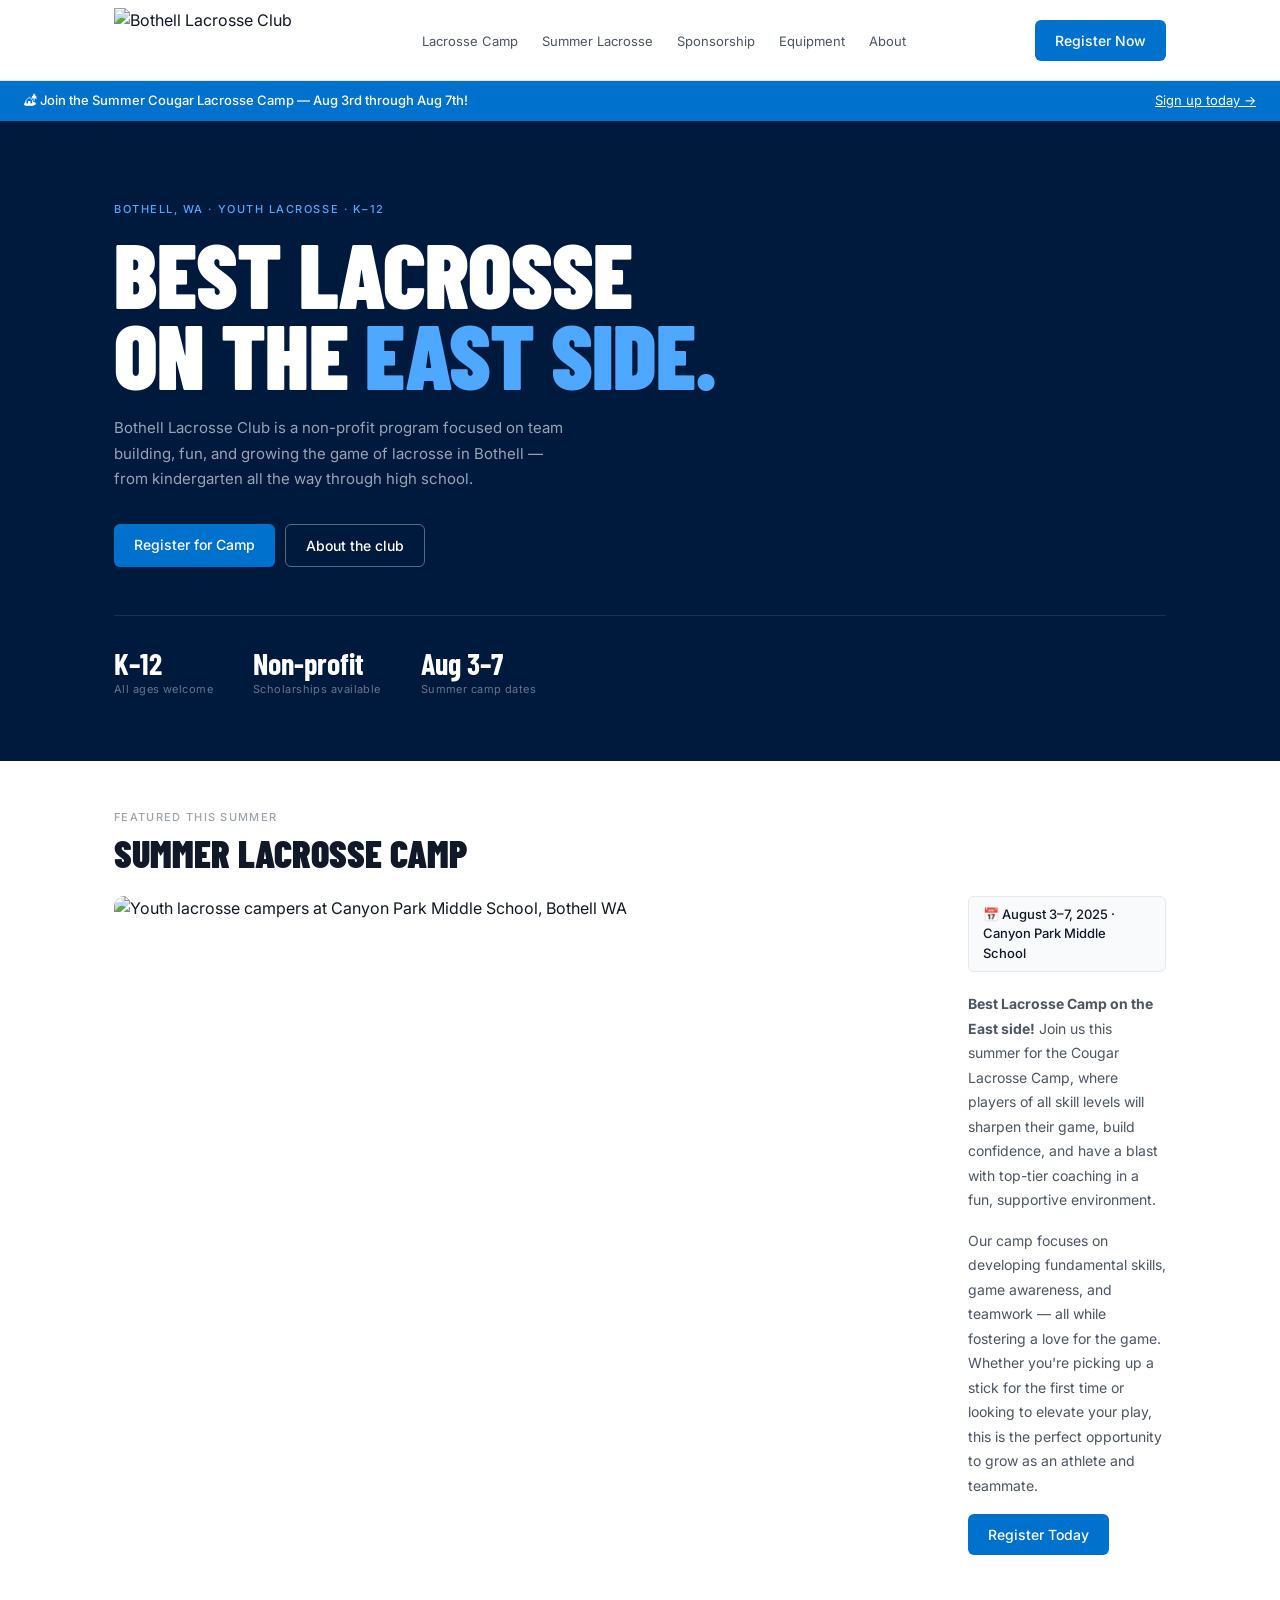
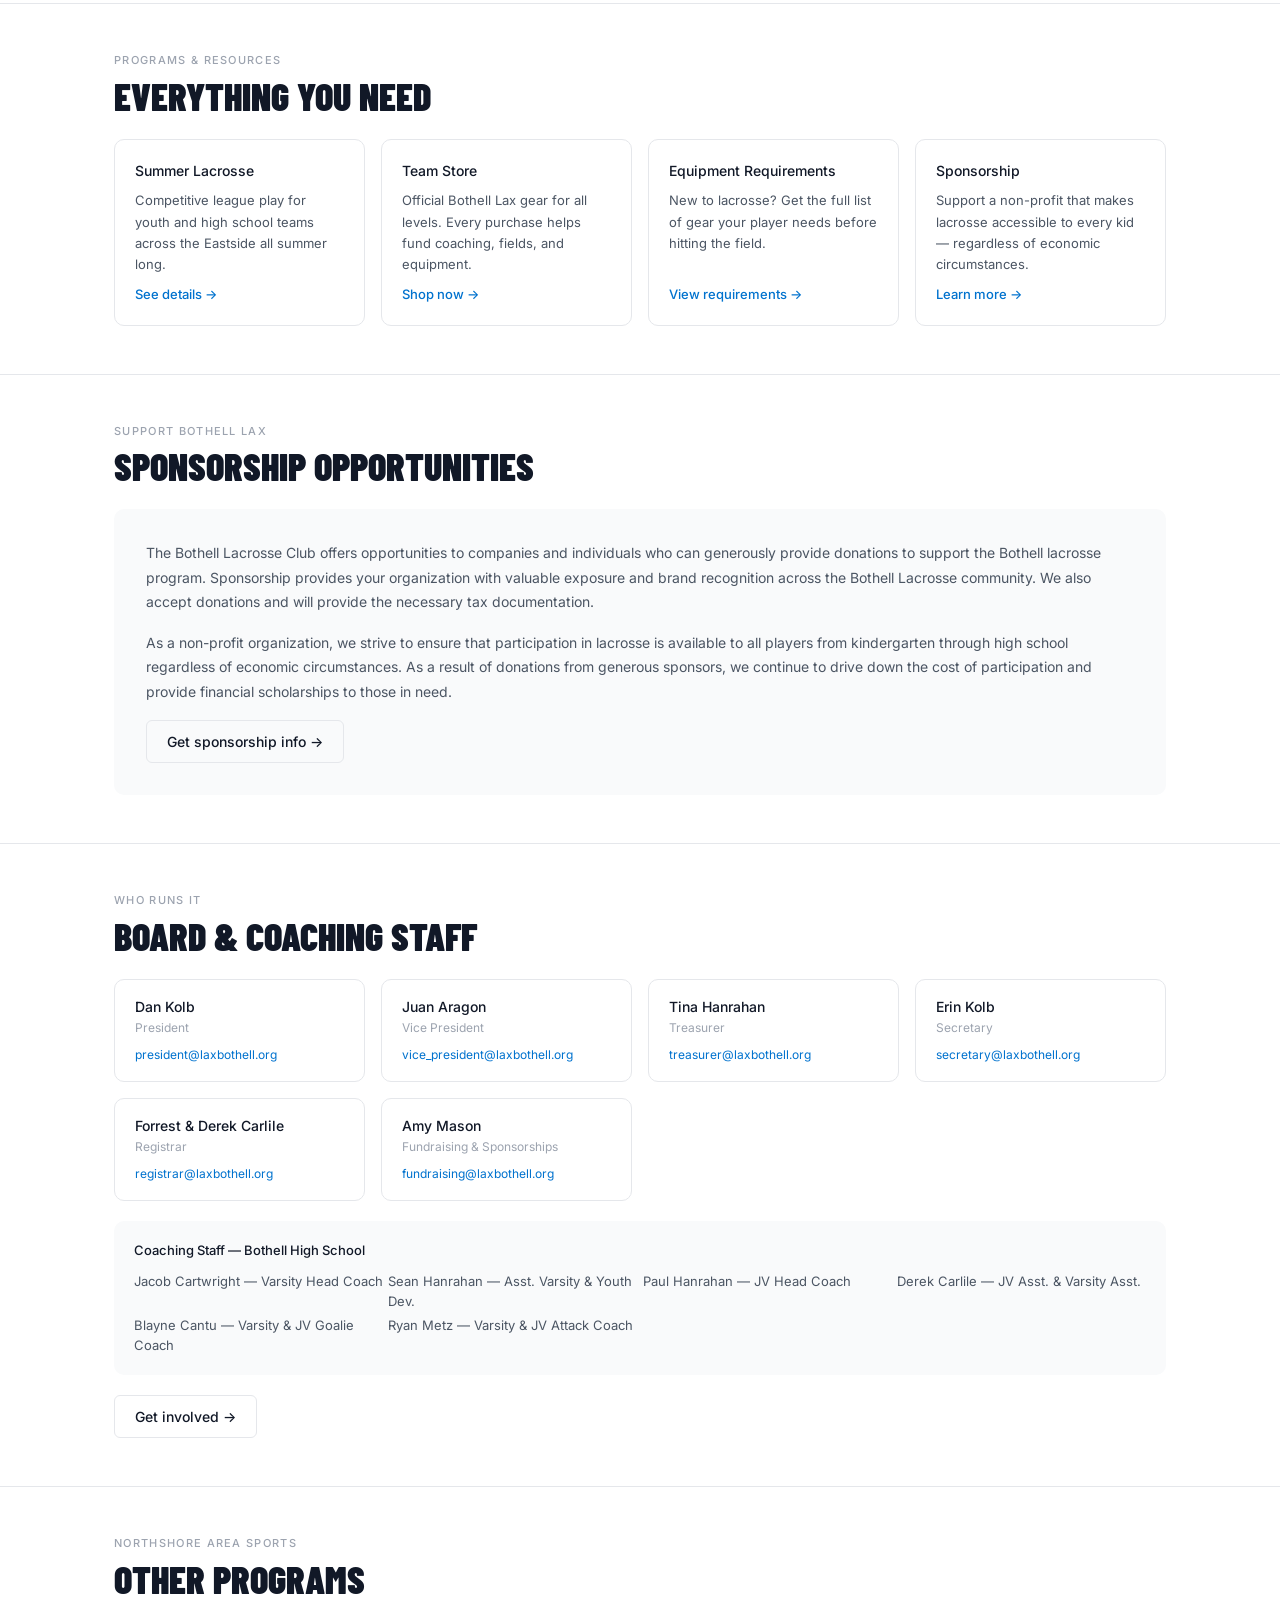
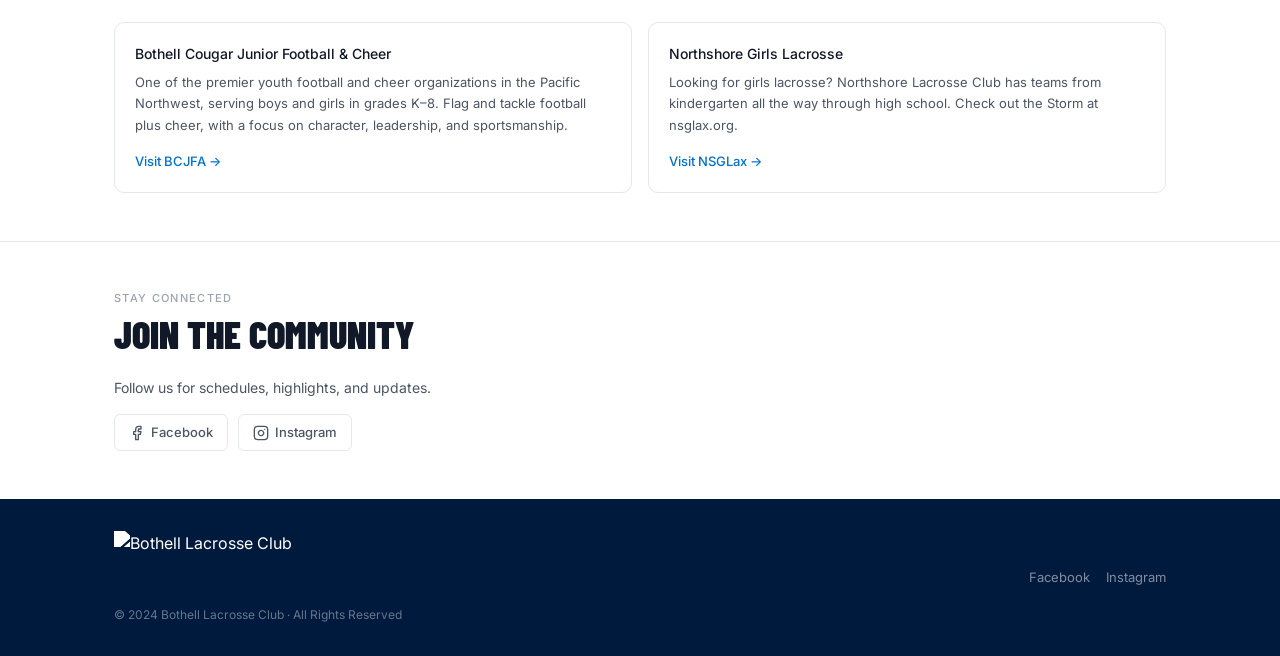
==== index.html @ f009d3ee "Rename index_2.html to index.html" ====
<!DOCTYPE html>
<html lang="en">
<head>
  <meta charset="UTF-8" />
  <meta name="viewport" content="width=device-width, initial-scale=1.0" />
  <title>Bothell Lacrosse Club</title>
  <meta name="description" content="Bothell Lacrosse Club — the best lacrosse camp on the East side. K–12 youth lacrosse in Bothell, WA. Register for Summer Cougar Lacrosse Camp, Aug 3–7." />
  <meta name="author" content="Bothell Lacrosse Club" />
  <meta name="theme-color" content="#0072CE" />

  <!-- Open Graph -->
  <meta property="og:title" content="Bothell Lacrosse Club" />
  <meta property="og:description" content="Best lacrosse camp on the East side. K–12 youth lacrosse in Bothell, WA. Summer Cougar Lacrosse Camp, Aug 3–7." />
  <meta property="og:image" content="https://img1.wsimg.com/isteam/ip/c4f7545c-445e-47b5-90a8-afdb271034cb/BOTHELL%20LOGOS_New%20(1).png" />
  <meta property="og:url" content="https://laxbothell.org/" />
  <meta property="og:type" content="website" />
  <meta property="og:locale" content="en_US" />
  <meta property="og:site_name" content="Bothell Lacrosse Club" />

  <!-- Twitter Card -->
  <meta name="twitter:card" content="summary" />
  <meta name="twitter:title" content="Bothell Lacrosse Club" />
  <meta name="twitter:description" content="Best lacrosse camp on the East side. K–12 youth lacrosse in Bothell, WA." />
  <meta name="twitter:image" content="https://img1.wsimg.com/isteam/ip/c4f7545c-445e-47b5-90a8-afdb271034cb/BOTHELL%20LOGOS_New%20(1).png" />

  <!-- Favicon (replace with actual favicon if available) -->
  <link rel="icon" href="https://img1.wsimg.com/isteam/ip/c4f7545c-445e-47b5-90a8-afdb271034cb/BOTHELL%20LOGOS_New%20(1).png" type="image/png" />

  <!-- Fonts -->
  <link rel="preconnect" href="https://fonts.googleapis.com" />
  <link rel="preconnect" href="https://fonts.gstatic.com" crossorigin />
  <link href="https://fonts.googleapis.com/css2?family=Barlow+Condensed:wght@700;900&family=Inter:wght@400;500&display=swap" rel="stylesheet" />

  <style>
    /* ─── Reset & base ─── */
    *, *::before, *::after { box-sizing: border-box; margin: 0; padding: 0; }
    html { scroll-behavior: smooth; }
    body {
      font-family: 'Inter', system-ui, sans-serif;
      background: #ffffff;
      color: #111827;
      line-height: 1.5;
      -webkit-font-smoothing: antialiased;
    }
    a { color: inherit; text-decoration: none; }
    img { display: block; max-width: 100%; }

    /* ─── Tokens ─── */
    :root {
      --navy:      #001A3E;
      --blue:      #0072CE;
      --blue-lt:   #4FA8FF;
      --white:     #ffffff;
      --gray-50:   #F9FAFB;
      --gray-200:  #E5E7EB;
      --gray-400:  #9CA3AF;
      --gray-600:  #4B5563;
      --gray-900:  #111827;
      --radius:    10px;
    }

    /* ─── Utility ─── */
    .sr-only { position: absolute; width: 1px; height: 1px; overflow: hidden; clip: rect(0,0,0,0); white-space: nowrap; }
    .container { max-width: 1100px; margin: 0 auto; padding: 0 1.5rem; }
    .label { font-size: 11px; font-weight: 500; letter-spacing: 0.12em; text-transform: uppercase; color: var(--gray-400); margin-bottom: 0.5rem; }
    .h2 { font-family: 'Barlow Condensed', sans-serif; font-weight: 900; font-size: clamp(28px, 4vw, 38px); text-transform: uppercase; line-height: 1; margin-bottom: 1.5rem; }
    .btn { display: inline-block; padding: 10px 20px; border-radius: 6px; font-size: 14px; font-weight: 500; cursor: pointer; transition: opacity .15s; }
    .btn:hover { opacity: 0.88; }
    .btn-blue { background: var(--blue); color: var(--white) !important; }
    .btn-outline { border: 1px solid var(--gray-200); color: var(--gray-900) !important; }
    .btn-outline-white { border: 1px solid rgba(255,255,255,0.35); color: var(--white) !important; }
    .divider { border: none; border-top: 1px solid var(--gray-200); }

    /* ─── Nav ─── */
    .nav {
      position: sticky; top: 0; z-index: 100;
      background: var(--white);
      border-bottom: 1px solid var(--gray-200);
    }
    .nav-inner { display: flex; align-items: center; justify-content: space-between; height: 80px; }
    .logo-img { height: 64px; width: auto; display: block; }
    .nav-links { display: flex; gap: 1.5rem; list-style: none; }
    .nav-links a { font-size: 13px; color: var(--gray-600); }
    .nav-links a:hover { color: var(--gray-900); }
    @media (max-width: 720px) { .nav-links { display: none; } }

    /* ─── Camp banner ─── */
    .banner {
      background: var(--blue); color: var(--white);
      padding: 10px 1.5rem;
      display: flex; align-items: center; justify-content: space-between; gap: 1rem; flex-wrap: wrap;
    }
    .banner p { font-size: 13px; font-weight: 500; }
    .banner a { font-size: 13px; color: var(--white); text-decoration: underline; white-space: nowrap; }

    /* ─── Hero ─── */
    .hero { background: var(--navy); padding: 5rem 0 4rem; }
    .hero-eyebrow { font-size: 11px; font-weight: 500; letter-spacing: 0.14em; text-transform: uppercase; color: var(--blue-lt); margin-bottom: 1rem; }
    .hero h1 {
      font-family: 'Barlow Condensed', sans-serif; font-weight: 900;
      font-size: clamp(54px, 9vw, 90px); line-height: 0.9;
      color: var(--white); text-transform: uppercase; letter-spacing: -0.01em;
      margin-bottom: 1.25rem;
    }
    .hero h1 em { color: var(--blue-lt); font-style: normal; }
    .hero-desc { font-size: 15px; color: rgba(255,255,255,0.6); line-height: 1.7; max-width: 460px; margin-bottom: 2rem; }
    .hero-actions { display: flex; gap: 10px; flex-wrap: wrap; }
    .hero-stats { display: flex; gap: 2.5rem; flex-wrap: wrap; margin-top: 3rem; padding-top: 2rem; border-top: 1px solid rgba(255,255,255,0.1); }
    .stat-num { font-family: 'Barlow Condensed', sans-serif; font-weight: 700; font-size: 30px; color: var(--white); line-height: 1; }
    .stat-lbl { font-size: 11px; color: rgba(255,255,255,0.4); margin-top: 3px; letter-spacing: 0.04em; }

    /* ─── Sections ─── */
    .section { padding: 3rem 0; }

    /* ─── Camp ─── */
    .camp-grid { display: grid; grid-template-columns: 1fr 1fr; gap: 2.5rem; align-items: start; }
    @media (max-width: 640px) { .camp-grid { grid-template-columns: 1fr; } }
    .camp-img { width: 100%; border-radius: var(--radius); }
    .camp-date { display: inline-flex; align-items: center; gap: 8px; background: var(--gray-50); border: 1px solid var(--gray-200); border-radius: 6px; padding: 8px 14px; font-size: 13px; font-weight: 500; margin-bottom: 1.25rem; }
    .camp-body p { font-size: 14px; color: var(--gray-600); line-height: 1.75; margin-bottom: 1rem; }

    /* ─── Cards ─── */
    .cards { display: grid; grid-template-columns: repeat(auto-fit, minmax(200px, 1fr)); gap: 1rem; }
    .card { border: 1px solid var(--gray-200); border-radius: var(--radius); padding: 1.25rem; display: flex; flex-direction: column; gap: 0.6rem; }
    .card h3 { font-size: 14px; font-weight: 500; }
    .card p { font-size: 13px; color: var(--gray-600); line-height: 1.65; flex: 1; }
    .card a { font-size: 13px; color: var(--blue); font-weight: 500; }
    .card a:hover { text-decoration: underline; }

    /* ─── Sponsor box ─── */
    .sponsor-box { background: var(--gray-50); border-radius: var(--radius); padding: 2rem; }
    .sponsor-box p { font-size: 14px; color: var(--gray-600); line-height: 1.75; margin-bottom: 1rem; }

    /* ─── Board ─── */
    .board-grid { display: grid; grid-template-columns: repeat(auto-fit, minmax(200px, 1fr)); gap: 1rem; margin-bottom: 1.25rem; }
    .person { border: 1px solid var(--gray-200); border-radius: var(--radius); padding: 1rem 1.25rem; }
    .person-name { font-size: 14px; font-weight: 500; margin-bottom: 2px; }
    .person-role { font-size: 12px; color: var(--gray-400); margin-bottom: 4px; }
    .person a { font-size: 12px; color: var(--blue); }
    .coaching-box { background: var(--gray-50); border-radius: var(--radius); padding: 1.25rem; margin-bottom: 1.25rem; }
    .coaching-box-title { font-size: 13px; font-weight: 500; margin-bottom: 0.75rem; }
    .coaching-list { display: grid; grid-template-columns: repeat(auto-fit, minmax(220px, 1fr)); gap: 5px; }
    .coaching-list span { font-size: 13px; color: var(--gray-600); }

    /* ─── Partners ─── */
    .partner-row { display: grid; grid-template-columns: repeat(auto-fit, minmax(240px, 1fr)); gap: 1rem; }
    .partner { border: 1px solid var(--gray-200); border-radius: var(--radius); padding: 1.25rem; }
    .partner h3 { font-size: 14px; font-weight: 500; margin-bottom: 0.5rem; }
    .partner p { font-size: 13px; color: var(--gray-600); line-height: 1.65; margin-bottom: 0.75rem; }
    .partner a { font-size: 13px; color: var(--blue); font-weight: 500; }
    .partner a:hover { text-decoration: underline; }

    /* ─── Social ─── */
    .social { display: flex; gap: 10px; margin-top: 1rem; flex-wrap: wrap; }
    .social a { display: inline-flex; align-items: center; gap: 6px; font-size: 13px; font-weight: 500; color: var(--gray-600); border: 1px solid var(--gray-200); border-radius: 6px; padding: 8px 14px; }
    .social a:hover { color: var(--gray-900); }

    /* ─── Footer ─── */
    footer { background: var(--navy); padding: 2rem 0; }
    .footer-inner { display: flex; justify-content: space-between; align-items: center; flex-wrap: wrap; gap: 1rem; }
    .footer-copy { font-size: 12px; color: rgba(255,255,255,0.4); margin-top: 3px; }
    .footer-links { display: flex; gap: 1rem; }
    .footer-links a { font-size: 13px; color: rgba(255,255,255,0.5); }
    .footer-links a:hover { color: var(--white); }

    /* ─── Reduced motion ─── */
    @media (prefers-reduced-motion: reduce) { *, *::before, *::after { transition: none !important; } }
  </style>
</head>
<body>

  <!-- NAV -->
  <nav class="nav" aria-label="Main navigation">
    <div class="container nav-inner">
      <a href="/" aria-label="Bothell Lacrosse Club home">
        <img class="logo-img" src="https://img1.wsimg.com/isteam/ip/c4f7545c-445e-47b5-90a8-afdb271034cb/BOTHELL%20LOGOS_New%20(1).png/:/" alt="Bothell Lacrosse Club" />
      </a>
      <ul class="nav-links">
        <li><a href="https://laxbothell.org/lacrosse-camp">Lacrosse Camp</a></li>
        <li><a href="https://laxbothell.org/summer-lacrosse">Summer Lacrosse</a></li>
        <li><a href="https://laxbothell.org/fundraising%2Fsponsorship">Sponsorship</a></li>
        <li><a href="https://laxbothell.org/equipment-requirements">Equipment</a></li>
        <li><a href="https://laxbothell.org/about">About</a></li>
      </ul>
      <a href="https://app.teamlinkt.com/register/find/laxbothell?cid=63854" class="btn btn-blue">Register Now</a>
    </div>
  </nav>

  <!-- CAMP BANNER -->
  <div class="banner" role="banner">
    <p>🏕 Join the Summer Cougar Lacrosse Camp — Aug 3rd through Aug 7th!</p>
    <a href="https://app.teamlinkt.com/register/find/laxbothell?cid=63854">Sign up today →</a>
  </div>

  <!-- HERO -->
  <section class="hero" aria-labelledby="hero-heading">
    <div class="container">
      <div class="hero-eyebrow">Bothell, WA · Youth Lacrosse · K–12</div>
      <h1 id="hero-heading">Best lacrosse<br>on the <em>East side.</em></h1>
      <p class="hero-desc">Bothell Lacrosse Club is a non-profit program focused on team building, fun, and growing the game of lacrosse in Bothell — from kindergarten all the way through high school.</p>
      <div class="hero-actions">
        <a href="https://app.teamlinkt.com/register/find/laxbothell?cid=63854" class="btn btn-blue">Register for Camp</a>
        <a href="https://laxbothell.org/about" class="btn btn-outline-white">About the club</a>
      </div>
      <div class="hero-stats" aria-label="Quick facts">
        <div>
          <div class="stat-num">K–12</div>
          <div class="stat-lbl">All ages welcome</div>
        </div>
        <div>
          <div class="stat-num">Non-profit</div>
          <div class="stat-lbl">Scholarships available</div>
        </div>
        <div>
          <div class="stat-num">Aug 3–7</div>
          <div class="stat-lbl">Summer camp dates</div>
        </div>
      </div>
    </div>
  </section>

  <!-- CAMP SECTION -->
  <section class="section" aria-labelledby="camp-heading">
    <div class="container">
      <div class="label">Featured this summer</div>
      <h2 class="h2" id="camp-heading">Summer Lacrosse Camp</h2>
      <div class="camp-grid">
        <div>
          <img class="camp-img" src="https://img1.wsimg.com/isteam/ip/c4f7545c-445e-47b5-90a8-afdb271034cb/20260413_004657371_iOS.png/:/rs=w:814,h:612,cg:true,m/cr=w:814,h:612" alt="Youth lacrosse campers at Canyon Park Middle School, Bothell WA" width="814" height="612" loading="lazy" />
        </div>
        <div class="camp-body">
          <div class="camp-date">📅 August 3–7, 2025 · Canyon Park Middle School</div>
          <p><strong>Best Lacrosse Camp on the East side!</strong> Join us this summer for the Cougar Lacrosse Camp, where players of all skill levels will sharpen their game, build confidence, and have a blast with top-tier coaching in a fun, supportive environment.</p>
          <p>Our camp focuses on developing fundamental skills, game awareness, and teamwork — all while fostering a love for the game. Whether you're picking up a stick for the first time or looking to elevate your play, this is the perfect opportunity to grow as an athlete and teammate.</p>
          <a href="https://app.teamlinkt.com/register/find/laxbothell?cid=63854" class="btn btn-blue">Register Today</a>
        </div>
      </div>
    </div>
  </section>

  <hr class="divider" />

  <!-- PROGRAMS -->
  <section class="section" aria-labelledby="programs-heading">
    <div class="container">
      <div class="label">Programs &amp; resources</div>
      <h2 class="h2" id="programs-heading">Everything you need</h2>
      <div class="cards">
        <div class="card">
          <h3>Summer Lacrosse</h3>
          <p>Competitive league play for youth and high school teams across the Eastside all summer long.</p>
          <a href="https://laxbothell.org/summer-lacrosse">See details →</a>
        </div>
        <div class="card">
          <h3>Team Store</h3>
          <p>Official Bothell Lax gear for all levels. Every purchase helps fund coaching, fields, and equipment.</p>
          <a href="https://bothelllacrosseapparel.itemorder.com/shop/home/">Shop now →</a>
        </div>
        <div class="card">
          <h3>Equipment Requirements</h3>
          <p>New to lacrosse? Get the full list of gear your player needs before hitting the field.</p>
          <a href="https://laxbothell.org/equipment-requirements">View requirements →</a>
        </div>
        <div class="card">
          <h3>Sponsorship</h3>
          <p>Support a non-profit that makes lacrosse accessible to every kid — regardless of economic circumstances.</p>
          <a href="https://laxbothell.org/fundraising%2Fsponsorship">Learn more →</a>
        </div>
      </div>
    </div>
  </section>

  <hr class="divider" />

  <!-- SPONSORSHIP -->
  <section class="section" aria-labelledby="sponsor-heading">
    <div class="container">
      <div class="label">Support Bothell Lax</div>
      <h2 class="h2" id="sponsor-heading">Sponsorship Opportunities</h2>
      <div class="sponsor-box">
        <p>The Bothell Lacrosse Club offers opportunities to companies and individuals who can generously provide donations to support the Bothell lacrosse program. Sponsorship provides your organization with valuable exposure and brand recognition across the Bothell Lacrosse community. We also accept donations and will provide the necessary tax documentation.</p>
        <p>As a non-profit organization, we strive to ensure that participation in lacrosse is available to all players from kindergarten through high school regardless of economic circumstances. As a result of donations from generous sponsors, we continue to drive down the cost of participation and provide financial scholarships to those in need.</p>
        <a href="https://laxbothell.org/fundraising%2Fsponsorship" class="btn btn-outline">Get sponsorship info →</a>
      </div>
    </div>
  </section>

  <hr class="divider" />

  <!-- BOARD & COACHING -->
  <section class="section" aria-labelledby="board-heading">
    <div class="container">
      <div class="label">Who runs it</div>
      <h2 class="h2" id="board-heading">Board &amp; Coaching Staff</h2>
      <div class="board-grid">
        <div class="person">
          <div class="person-name">Dan Kolb</div>
          <div class="person-role">President</div>
          <a href="mailto:president@laxbothell.org">president@laxbothell.org</a>
        </div>
        <div class="person">
          <div class="person-name">Juan Aragon</div>
          <div class="person-role">Vice President</div>
          <a href="mailto:vice_President@laxbothell.org">vice_president@laxbothell.org</a>
        </div>
        <div class="person">
          <div class="person-name">Tina Hanrahan</div>
          <div class="person-role">Treasurer</div>
          <a href="mailto:treasurer@laxbothell.org">treasurer@laxbothell.org</a>
        </div>
        <div class="person">
          <div class="person-name">Erin Kolb</div>
          <div class="person-role">Secretary</div>
          <a href="mailto:Secretary@laxbothell.org">secretary@laxbothell.org</a>
        </div>
        <div class="person">
          <div class="person-name">Forrest &amp; Derek Carlile</div>
          <div class="person-role">Registrar</div>
          <a href="mailto:Registrar@laxbothell.org">registrar@laxbothell.org</a>
        </div>
        <div class="person">
          <div class="person-name">Amy Mason</div>
          <div class="person-role">Fundraising &amp; Sponsorships</div>
          <a href="mailto:Fundraising@laxbothell.org">fundraising@laxbothell.org</a>
        </div>
      </div>

      <div class="coaching-box">
        <div class="coaching-box-title">Coaching Staff — Bothell High School</div>
        <div class="coaching-list">
          <span>Jacob Cartwright — Varsity Head Coach</span>
          <span>Sean Hanrahan — Asst. Varsity &amp; Youth Dev.</span>
          <span>Paul Hanrahan — JV Head Coach</span>
          <span>Derek Carlile — JV Asst. &amp; Varsity Asst.</span>
          <span>Blayne Cantu — Varsity &amp; JV Goalie Coach</span>
          <span>Ryan Metz — Varsity &amp; JV Attack Coach</span>
        </div>
      </div>

      <a href="mailto:volunteer@laxbothell.org?subject=Lacrosse%20Volunteer" class="btn btn-outline">Get involved →</a>
    </div>
  </section>

  <hr class="divider" />

  <!-- PARTNER PROGRAMS -->
  <section class="section" aria-labelledby="partners-heading">
    <div class="container">
      <div class="label">Northshore area sports</div>
      <h2 class="h2" id="partners-heading">Other programs</h2>
      <div class="partner-row">
        <div class="partner">
          <h3>Bothell Cougar Junior Football &amp; Cheer</h3>
          <p>One of the premier youth football and cheer organizations in the Pacific Northwest, serving boys and girls in grades K–8. Flag and tackle football plus cheer, with a focus on character, leadership, and sportsmanship.</p>
          <a href="https://www.bcjfa.org/fb-home">Visit BCJFA →</a>
        </div>
        <div class="partner">
          <h3>Northshore Girls Lacrosse</h3>
          <p>Looking for girls lacrosse? Northshore Lacrosse Club has teams from kindergarten all the way through high school. Check out the Storm at nsglax.org.</p>
          <a href="https://nsglax.org/">Visit NSGLax →</a>
        </div>
      </div>
    </div>
  </section>

  <hr class="divider" />

  <!-- SOCIAL -->
  <section class="section" aria-labelledby="social-heading">
    <div class="container">
      <div class="label">Stay connected</div>
      <h2 class="h2" id="social-heading">Join the community</h2>
      <p style="font-size: 14px; color: var(--gray-600);">Follow us for schedules, highlights, and updates.</p>
      <div class="social">
        <a href="https://www.facebook.com/laxbothell" rel="noopener noreferrer" target="_blank" aria-label="Bothell Lax on Facebook">
          <svg xmlns="http://www.w3.org/2000/svg" width="16" height="16" viewBox="0 0 24 24" fill="none" stroke="currentColor" stroke-width="2" stroke-linecap="round" stroke-linejoin="round" aria-hidden="true"><path d="M18 2h-3a5 5 0 0 0-5 5v3H7v4h3v8h4v-8h3l1-4h-4V7a1 1 0 0 1 1-1h3z"></path></svg>
          Facebook
        </a>
        <a href="https://www.instagram.com/bothell_lax" rel="noopener noreferrer" target="_blank" aria-label="Bothell Lax on Instagram">
          <svg xmlns="http://www.w3.org/2000/svg" width="16" height="16" viewBox="0 0 24 24" fill="none" stroke="currentColor" stroke-width="2" stroke-linecap="round" stroke-linejoin="round" aria-hidden="true"><rect x="2" y="2" width="20" height="20" rx="5" ry="5"></rect><path d="M16 11.37A4 4 0 1 1 12.63 8 4 4 0 0 1 16 11.37z"></path><line x1="17.5" y1="6.5" x2="17.51" y2="6.5"></line></svg>
          Instagram
        </a>
      </div>
    </div>
  </section>

  <!-- FOOTER -->
  <footer>
    <div class="container footer-inner">
      <div>
        <img src="https://img1.wsimg.com/isteam/ip/c4f7545c-445e-47b5-90a8-afdb271034cb/BOTHELL%20LOGOS_New%20(1).png/:/" alt="Bothell Lacrosse Club" style="height:72px; width:auto; filter: brightness(0) invert(1);" />
        <div class="footer-copy">© 2024 Bothell Lacrosse Club · All Rights Reserved</div>
      </div>
      <nav class="footer-links" aria-label="Footer navigation">
        <a href="https://www.facebook.com/laxbothell" target="_blank" rel="noopener noreferrer">Facebook</a>
        <a href="https://www.instagram.com/bothell_lax" target="_blank" rel="noopener noreferrer">Instagram</a>
      </nav>
    </div>
  </footer>

</body>
</html>
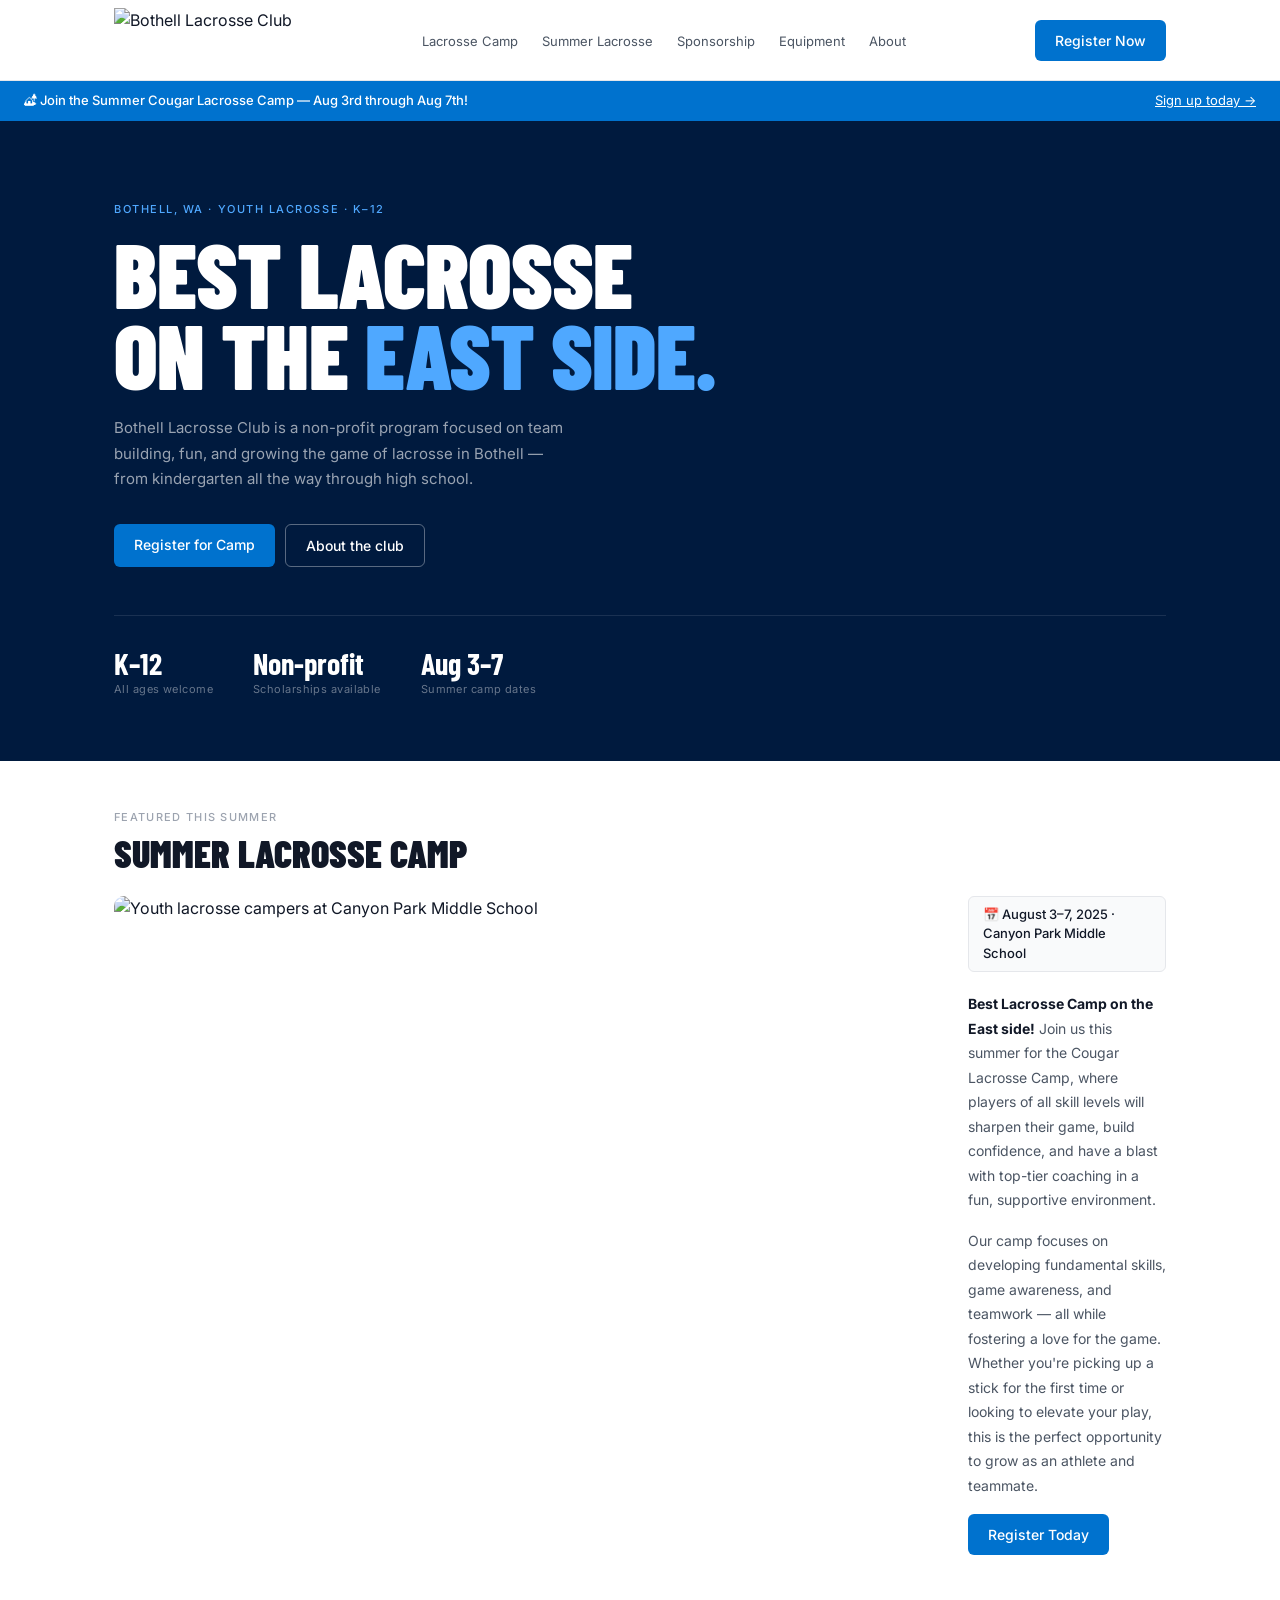
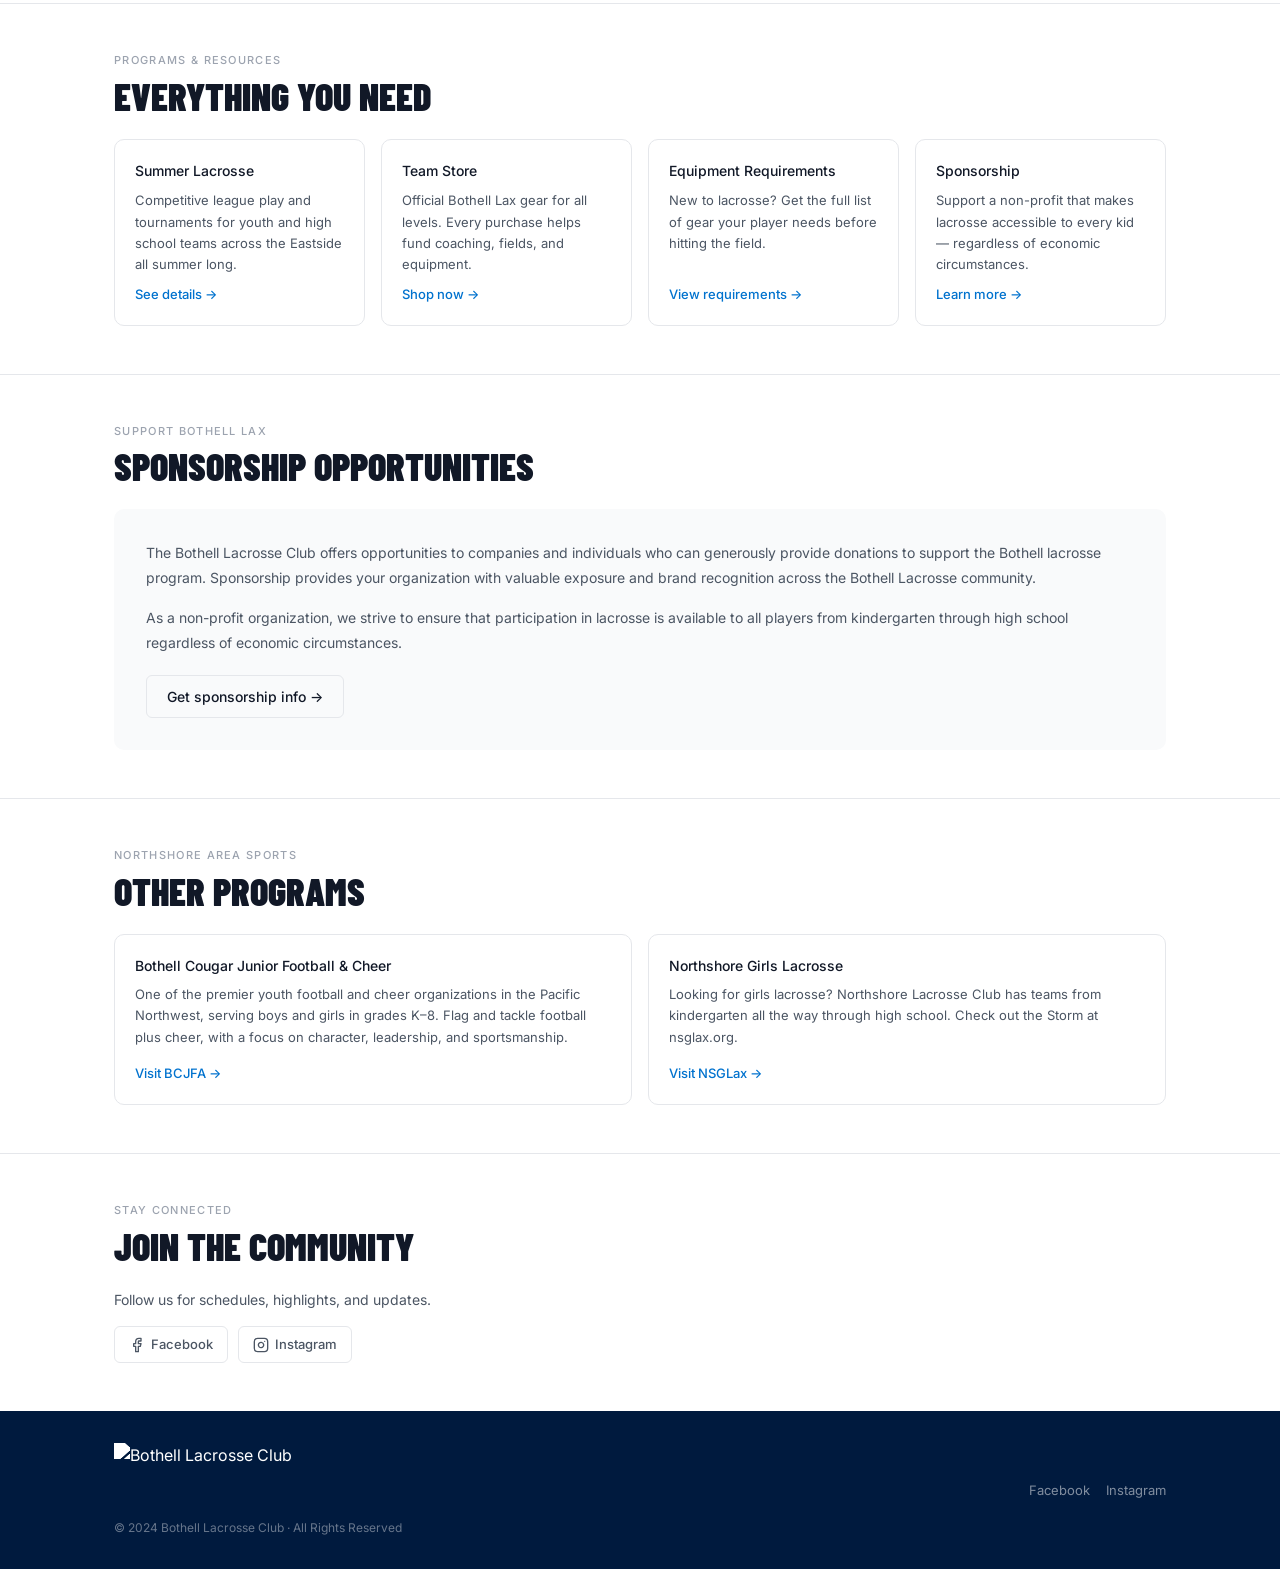
==== commit 03333114: "Add files via upload" ====
--- a/index.html
+++ b/index.html
@@ -4,195 +4,45 @@
   <meta charset="UTF-8" />
   <meta name="viewport" content="width=device-width, initial-scale=1.0" />
   <title>Bothell Lacrosse Club</title>
-  <meta name="description" content="Bothell Lacrosse Club — the best lacrosse camp on the East side. K–12 youth lacrosse in Bothell, WA. Register for Summer Cougar Lacrosse Camp, Aug 3–7." />
+  <meta name="description" content="Lacrosse as a team sport for kids K-12 in Bothell. Focus on team building and fun." />
   <meta name="author" content="Bothell Lacrosse Club" />
   <meta name="theme-color" content="#0072CE" />
-
-  <!-- Open Graph -->
   <meta property="og:title" content="Bothell Lacrosse Club" />
-  <meta property="og:description" content="Best lacrosse camp on the East side. K–12 youth lacrosse in Bothell, WA. Summer Cougar Lacrosse Camp, Aug 3–7." />
+  <meta property="og:description" content="Lacrosse as a team sport for kids K-12 in Bothell. Focus on team building and fun." />
   <meta property="og:image" content="https://img1.wsimg.com/isteam/ip/c4f7545c-445e-47b5-90a8-afdb271034cb/BOTHELL%20LOGOS_New%20(1).png" />
   <meta property="og:url" content="https://laxbothell.org/" />
   <meta property="og:type" content="website" />
-  <meta property="og:locale" content="en_US" />
-  <meta property="og:site_name" content="Bothell Lacrosse Club" />
-
-  <!-- Twitter Card -->
   <meta name="twitter:card" content="summary" />
-  <meta name="twitter:title" content="Bothell Lacrosse Club" />
-  <meta name="twitter:description" content="Best lacrosse camp on the East side. K–12 youth lacrosse in Bothell, WA." />
   <meta name="twitter:image" content="https://img1.wsimg.com/isteam/ip/c4f7545c-445e-47b5-90a8-afdb271034cb/BOTHELL%20LOGOS_New%20(1).png" />
-
-  <!-- Favicon (replace with actual favicon if available) -->
   <link rel="icon" href="https://img1.wsimg.com/isteam/ip/c4f7545c-445e-47b5-90a8-afdb271034cb/BOTHELL%20LOGOS_New%20(1).png" type="image/png" />
-
-  <!-- Fonts -->
   <link rel="preconnect" href="https://fonts.googleapis.com" />
   <link rel="preconnect" href="https://fonts.gstatic.com" crossorigin />
   <link href="https://fonts.googleapis.com/css2?family=Barlow+Condensed:wght@700;900&family=Inter:wght@400;500&display=swap" rel="stylesheet" />
-
-  <style>
-    /* ─── Reset & base ─── */
-    *, *::before, *::after { box-sizing: border-box; margin: 0; padding: 0; }
-    html { scroll-behavior: smooth; }
-    body {
-      font-family: 'Inter', system-ui, sans-serif;
-      background: #ffffff;
-      color: #111827;
-      line-height: 1.5;
-      -webkit-font-smoothing: antialiased;
-    }
-    a { color: inherit; text-decoration: none; }
-    img { display: block; max-width: 100%; }
-
-    /* ─── Tokens ─── */
-    :root {
-      --navy:      #001A3E;
-      --blue:      #0072CE;
-      --blue-lt:   #4FA8FF;
-      --white:     #ffffff;
-      --gray-50:   #F9FAFB;
-      --gray-200:  #E5E7EB;
-      --gray-400:  #9CA3AF;
-      --gray-600:  #4B5563;
-      --gray-900:  #111827;
-      --radius:    10px;
-    }
-
-    /* ─── Utility ─── */
-    .sr-only { position: absolute; width: 1px; height: 1px; overflow: hidden; clip: rect(0,0,0,0); white-space: nowrap; }
-    .container { max-width: 1100px; margin: 0 auto; padding: 0 1.5rem; }
-    .label { font-size: 11px; font-weight: 500; letter-spacing: 0.12em; text-transform: uppercase; color: var(--gray-400); margin-bottom: 0.5rem; }
-    .h2 { font-family: 'Barlow Condensed', sans-serif; font-weight: 900; font-size: clamp(28px, 4vw, 38px); text-transform: uppercase; line-height: 1; margin-bottom: 1.5rem; }
-    .btn { display: inline-block; padding: 10px 20px; border-radius: 6px; font-size: 14px; font-weight: 500; cursor: pointer; transition: opacity .15s; }
-    .btn:hover { opacity: 0.88; }
-    .btn-blue { background: var(--blue); color: var(--white) !important; }
-    .btn-outline { border: 1px solid var(--gray-200); color: var(--gray-900) !important; }
-    .btn-outline-white { border: 1px solid rgba(255,255,255,0.35); color: var(--white) !important; }
-    .divider { border: none; border-top: 1px solid var(--gray-200); }
-
-    /* ─── Nav ─── */
-    .nav {
-      position: sticky; top: 0; z-index: 100;
-      background: var(--white);
-      border-bottom: 1px solid var(--gray-200);
-    }
-    .nav-inner { display: flex; align-items: center; justify-content: space-between; height: 80px; }
-    .logo-img { height: 64px; width: auto; display: block; }
-    .nav-links { display: flex; gap: 1.5rem; list-style: none; }
-    .nav-links a { font-size: 13px; color: var(--gray-600); }
-    .nav-links a:hover { color: var(--gray-900); }
-    @media (max-width: 720px) { .nav-links { display: none; } }
-
-    /* ─── Camp banner ─── */
-    .banner {
-      background: var(--blue); color: var(--white);
-      padding: 10px 1.5rem;
-      display: flex; align-items: center; justify-content: space-between; gap: 1rem; flex-wrap: wrap;
-    }
-    .banner p { font-size: 13px; font-weight: 500; }
-    .banner a { font-size: 13px; color: var(--white); text-decoration: underline; white-space: nowrap; }
-
-    /* ─── Hero ─── */
-    .hero { background: var(--navy); padding: 5rem 0 4rem; }
-    .hero-eyebrow { font-size: 11px; font-weight: 500; letter-spacing: 0.14em; text-transform: uppercase; color: var(--blue-lt); margin-bottom: 1rem; }
-    .hero h1 {
-      font-family: 'Barlow Condensed', sans-serif; font-weight: 900;
-      font-size: clamp(54px, 9vw, 90px); line-height: 0.9;
-      color: var(--white); text-transform: uppercase; letter-spacing: -0.01em;
-      margin-bottom: 1.25rem;
-    }
-    .hero h1 em { color: var(--blue-lt); font-style: normal; }
-    .hero-desc { font-size: 15px; color: rgba(255,255,255,0.6); line-height: 1.7; max-width: 460px; margin-bottom: 2rem; }
-    .hero-actions { display: flex; gap: 10px; flex-wrap: wrap; }
-    .hero-stats { display: flex; gap: 2.5rem; flex-wrap: wrap; margin-top: 3rem; padding-top: 2rem; border-top: 1px solid rgba(255,255,255,0.1); }
-    .stat-num { font-family: 'Barlow Condensed', sans-serif; font-weight: 700; font-size: 30px; color: var(--white); line-height: 1; }
-    .stat-lbl { font-size: 11px; color: rgba(255,255,255,0.4); margin-top: 3px; letter-spacing: 0.04em; }
-
-    /* ─── Sections ─── */
-    .section { padding: 3rem 0; }
-
-    /* ─── Camp ─── */
-    .camp-grid { display: grid; grid-template-columns: 1fr 1fr; gap: 2.5rem; align-items: start; }
-    @media (max-width: 640px) { .camp-grid { grid-template-columns: 1fr; } }
-    .camp-img { width: 100%; border-radius: var(--radius); }
-    .camp-date { display: inline-flex; align-items: center; gap: 8px; background: var(--gray-50); border: 1px solid var(--gray-200); border-radius: 6px; padding: 8px 14px; font-size: 13px; font-weight: 500; margin-bottom: 1.25rem; }
-    .camp-body p { font-size: 14px; color: var(--gray-600); line-height: 1.75; margin-bottom: 1rem; }
-
-    /* ─── Cards ─── */
-    .cards { display: grid; grid-template-columns: repeat(auto-fit, minmax(200px, 1fr)); gap: 1rem; }
-    .card { border: 1px solid var(--gray-200); border-radius: var(--radius); padding: 1.25rem; display: flex; flex-direction: column; gap: 0.6rem; }
-    .card h3 { font-size: 14px; font-weight: 500; }
-    .card p { font-size: 13px; color: var(--gray-600); line-height: 1.65; flex: 1; }
-    .card a { font-size: 13px; color: var(--blue); font-weight: 500; }
-    .card a:hover { text-decoration: underline; }
-
-    /* ─── Sponsor box ─── */
-    .sponsor-box { background: var(--gray-50); border-radius: var(--radius); padding: 2rem; }
-    .sponsor-box p { font-size: 14px; color: var(--gray-600); line-height: 1.75; margin-bottom: 1rem; }
-
-    /* ─── Board ─── */
-    .board-grid { display: grid; grid-template-columns: repeat(auto-fit, minmax(200px, 1fr)); gap: 1rem; margin-bottom: 1.25rem; }
-    .person { border: 1px solid var(--gray-200); border-radius: var(--radius); padding: 1rem 1.25rem; }
-    .person-name { font-size: 14px; font-weight: 500; margin-bottom: 2px; }
-    .person-role { font-size: 12px; color: var(--gray-400); margin-bottom: 4px; }
-    .person a { font-size: 12px; color: var(--blue); }
-    .coaching-box { background: var(--gray-50); border-radius: var(--radius); padding: 1.25rem; margin-bottom: 1.25rem; }
-    .coaching-box-title { font-size: 13px; font-weight: 500; margin-bottom: 0.75rem; }
-    .coaching-list { display: grid; grid-template-columns: repeat(auto-fit, minmax(220px, 1fr)); gap: 5px; }
-    .coaching-list span { font-size: 13px; color: var(--gray-600); }
-
-    /* ─── Partners ─── */
-    .partner-row { display: grid; grid-template-columns: repeat(auto-fit, minmax(240px, 1fr)); gap: 1rem; }
-    .partner { border: 1px solid var(--gray-200); border-radius: var(--radius); padding: 1.25rem; }
-    .partner h3 { font-size: 14px; font-weight: 500; margin-bottom: 0.5rem; }
-    .partner p { font-size: 13px; color: var(--gray-600); line-height: 1.65; margin-bottom: 0.75rem; }
-    .partner a { font-size: 13px; color: var(--blue); font-weight: 500; }
-    .partner a:hover { text-decoration: underline; }
-
-    /* ─── Social ─── */
-    .social { display: flex; gap: 10px; margin-top: 1rem; flex-wrap: wrap; }
-    .social a { display: inline-flex; align-items: center; gap: 6px; font-size: 13px; font-weight: 500; color: var(--gray-600); border: 1px solid var(--gray-200); border-radius: 6px; padding: 8px 14px; }
-    .social a:hover { color: var(--gray-900); }
-
-    /* ─── Footer ─── */
-    footer { background: var(--navy); padding: 2rem 0; }
-    .footer-inner { display: flex; justify-content: space-between; align-items: center; flex-wrap: wrap; gap: 1rem; }
-    .footer-copy { font-size: 12px; color: rgba(255,255,255,0.4); margin-top: 3px; }
-    .footer-links { display: flex; gap: 1rem; }
-    .footer-links a { font-size: 13px; color: rgba(255,255,255,0.5); }
-    .footer-links a:hover { color: var(--white); }
-
-    /* ─── Reduced motion ─── */
-    @media (prefers-reduced-motion: reduce) { *, *::before, *::after { transition: none !important; } }
-  </style>
+  <link rel="stylesheet" href="style.css" />
 </head>
 <body>
 
-  <!-- NAV -->
   <nav class="nav" aria-label="Main navigation">
     <div class="container nav-inner">
-      <a href="/" aria-label="Bothell Lacrosse Club home">
+      <a href="index.html" aria-label="Bothell Lacrosse Club home">
         <img class="logo-img" src="https://img1.wsimg.com/isteam/ip/c4f7545c-445e-47b5-90a8-afdb271034cb/BOTHELL%20LOGOS_New%20(1).png/:/" alt="Bothell Lacrosse Club" />
       </a>
       <ul class="nav-links">
-        <li><a href="https://laxbothell.org/lacrosse-camp">Lacrosse Camp</a></li>
-        <li><a href="https://laxbothell.org/summer-lacrosse">Summer Lacrosse</a></li>
-        <li><a href="https://laxbothell.org/fundraising%2Fsponsorship">Sponsorship</a></li>
-        <li><a href="https://laxbothell.org/equipment-requirements">Equipment</a></li>
-        <li><a href="https://laxbothell.org/about">About</a></li>
+        <li><a href="lacrosse-camp/index.html">Lacrosse Camp</a></li>
+        <li><a href="summer-lacrosse/index.html">Summer Lacrosse</a></li>
+        <li><a href="sponsorship/index.html">Sponsorship</a></li>
+        <li><a href="equipment-requirements/index.html">Equipment</a></li>
+        <li><a href="about/index.html">About</a></li>
       </ul>
       <a href="https://app.teamlinkt.com/register/find/laxbothell?cid=63854" class="btn btn-blue">Register Now</a>
     </div>
   </nav>
 
-  <!-- CAMP BANNER -->
-  <div class="banner" role="banner">
+  <div class="banner">
     <p>🏕 Join the Summer Cougar Lacrosse Camp — Aug 3rd through Aug 7th!</p>
     <a href="https://app.teamlinkt.com/register/find/laxbothell?cid=63854">Sign up today →</a>
   </div>
 
-  <!-- HERO -->
   <section class="hero" aria-labelledby="hero-heading">
     <div class="container">
       <div class="hero-eyebrow">Bothell, WA · Youth Lacrosse · K–12</div>
@@ -200,36 +50,26 @@
       <p class="hero-desc">Bothell Lacrosse Club is a non-profit program focused on team building, fun, and growing the game of lacrosse in Bothell — from kindergarten all the way through high school.</p>
       <div class="hero-actions">
         <a href="https://app.teamlinkt.com/register/find/laxbothell?cid=63854" class="btn btn-blue">Register for Camp</a>
-        <a href="https://laxbothell.org/about" class="btn btn-outline-white">About the club</a>
+        <a href="about/index.html" class="btn btn-outline-white">About the club</a>
       </div>
-      <div class="hero-stats" aria-label="Quick facts">
-        <div>
-          <div class="stat-num">K–12</div>
-          <div class="stat-lbl">All ages welcome</div>
-        </div>
-        <div>
-          <div class="stat-num">Non-profit</div>
-          <div class="stat-lbl">Scholarships available</div>
-        </div>
-        <div>
-          <div class="stat-num">Aug 3–7</div>
-          <div class="stat-lbl">Summer camp dates</div>
-        </div>
+      <div class="hero-stats">
+        <div><div class="stat-num">K–12</div><div class="stat-lbl">All ages welcome</div></div>
+        <div><div class="stat-num">Non-profit</div><div class="stat-lbl">Scholarships available</div></div>
+        <div><div class="stat-num">Aug 3–7</div><div class="stat-lbl">Summer camp dates</div></div>
       </div>
     </div>
   </section>
 
-  <!-- CAMP SECTION -->
   <section class="section" aria-labelledby="camp-heading">
     <div class="container">
       <div class="label">Featured this summer</div>
       <h2 class="h2" id="camp-heading">Summer Lacrosse Camp</h2>
-      <div class="camp-grid">
+      <div class="two-col">
         <div>
-          <img class="camp-img" src="https://img1.wsimg.com/isteam/ip/c4f7545c-445e-47b5-90a8-afdb271034cb/20260413_004657371_iOS.png/:/rs=w:814,h:612,cg:true,m/cr=w:814,h:612" alt="Youth lacrosse campers at Canyon Park Middle School, Bothell WA" width="814" height="612" loading="lazy" />
+          <img class="rounded-img" src="https://img1.wsimg.com/isteam/ip/c4f7545c-445e-47b5-90a8-afdb271034cb/20260413_004657371_iOS.png/:/rs=w:814,h:612,cg:true,m/cr=w:814,h:612" alt="Youth lacrosse campers at Canyon Park Middle School" width="814" height="612" loading="lazy" />
         </div>
-        <div class="camp-body">
-          <div class="camp-date">📅 August 3–7, 2025 · Canyon Park Middle School</div>
+        <div class="prose">
+          <div class="date-badge">📅 August 3–7, 2025 · Canyon Park Middle School</div>
           <p><strong>Best Lacrosse Camp on the East side!</strong> Join us this summer for the Cougar Lacrosse Camp, where players of all skill levels will sharpen their game, build confidence, and have a blast with top-tier coaching in a fun, supportive environment.</p>
           <p>Our camp focuses on developing fundamental skills, game awareness, and teamwork — all while fostering a love for the game. Whether you're picking up a stick for the first time or looking to elevate your play, this is the perfect opportunity to grow as an athlete and teammate.</p>
           <a href="https://app.teamlinkt.com/register/find/laxbothell?cid=63854" class="btn btn-blue">Register Today</a>
@@ -240,7 +80,6 @@
 
   <hr class="divider" />
 
-  <!-- PROGRAMS -->
   <section class="section" aria-labelledby="programs-heading">
     <div class="container">
       <div class="label">Programs &amp; resources</div>
@@ -248,8 +87,8 @@
       <div class="cards">
         <div class="card">
           <h3>Summer Lacrosse</h3>
-          <p>Competitive league play for youth and high school teams across the Eastside all summer long.</p>
-          <a href="https://laxbothell.org/summer-lacrosse">See details →</a>
+          <p>Competitive league play and tournaments for youth and high school teams across the Eastside all summer long.</p>
+          <a href="summer-lacrosse/index.html">See details →</a>
         </div>
         <div class="card">
           <h3>Team Store</h3>
@@ -259,12 +98,12 @@
         <div class="card">
           <h3>Equipment Requirements</h3>
           <p>New to lacrosse? Get the full list of gear your player needs before hitting the field.</p>
-          <a href="https://laxbothell.org/equipment-requirements">View requirements →</a>
+          <a href="equipment-requirements/index.html">View requirements →</a>
         </div>
         <div class="card">
           <h3>Sponsorship</h3>
           <p>Support a non-profit that makes lacrosse accessible to every kid — regardless of economic circumstances.</p>
-          <a href="https://laxbothell.org/fundraising%2Fsponsorship">Learn more →</a>
+          <a href="sponsorship/index.html">Learn more →</a>
         </div>
       </div>
     </div>
@@ -272,78 +111,20 @@
 
   <hr class="divider" />
 
-  <!-- SPONSORSHIP -->
   <section class="section" aria-labelledby="sponsor-heading">
     <div class="container">
       <div class="label">Support Bothell Lax</div>
       <h2 class="h2" id="sponsor-heading">Sponsorship Opportunities</h2>
-      <div class="sponsor-box">
-        <p>The Bothell Lacrosse Club offers opportunities to companies and individuals who can generously provide donations to support the Bothell lacrosse program. Sponsorship provides your organization with valuable exposure and brand recognition across the Bothell Lacrosse community. We also accept donations and will provide the necessary tax documentation.</p>
-        <p>As a non-profit organization, we strive to ensure that participation in lacrosse is available to all players from kindergarten through high school regardless of economic circumstances. As a result of donations from generous sponsors, we continue to drive down the cost of participation and provide financial scholarships to those in need.</p>
-        <a href="https://laxbothell.org/fundraising%2Fsponsorship" class="btn btn-outline">Get sponsorship info →</a>
+      <div class="info-box">
+        <p>The Bothell Lacrosse Club offers opportunities to companies and individuals who can generously provide donations to support the Bothell lacrosse program. Sponsorship provides your organization with valuable exposure and brand recognition across the Bothell Lacrosse community.</p>
+        <p>As a non-profit organization, we strive to ensure that participation in lacrosse is available to all players from kindergarten through high school regardless of economic circumstances.</p>
+        <a href="sponsorship/index.html" class="btn btn-outline">Get sponsorship info →</a>
       </div>
     </div>
   </section>
 
   <hr class="divider" />
 
-  <!-- BOARD & COACHING -->
-  <section class="section" aria-labelledby="board-heading">
-    <div class="container">
-      <div class="label">Who runs it</div>
-      <h2 class="h2" id="board-heading">Board &amp; Coaching Staff</h2>
-      <div class="board-grid">
-        <div class="person">
-          <div class="person-name">Dan Kolb</div>
-          <div class="person-role">President</div>
-          <a href="mailto:president@laxbothell.org">president@laxbothell.org</a>
-        </div>
-        <div class="person">
-          <div class="person-name">Juan Aragon</div>
-          <div class="person-role">Vice President</div>
-          <a href="mailto:vice_President@laxbothell.org">vice_president@laxbothell.org</a>
-        </div>
-        <div class="person">
-          <div class="person-name">Tina Hanrahan</div>
-          <div class="person-role">Treasurer</div>
-          <a href="mailto:treasurer@laxbothell.org">treasurer@laxbothell.org</a>
-        </div>
-        <div class="person">
-          <div class="person-name">Erin Kolb</div>
-          <div class="person-role">Secretary</div>
-          <a href="mailto:Secretary@laxbothell.org">secretary@laxbothell.org</a>
-        </div>
-        <div class="person">
-          <div class="person-name">Forrest &amp; Derek Carlile</div>
-          <div class="person-role">Registrar</div>
-          <a href="mailto:Registrar@laxbothell.org">registrar@laxbothell.org</a>
-        </div>
-        <div class="person">
-          <div class="person-name">Amy Mason</div>
-          <div class="person-role">Fundraising &amp; Sponsorships</div>
-          <a href="mailto:Fundraising@laxbothell.org">fundraising@laxbothell.org</a>
-        </div>
-      </div>
-
-      <div class="coaching-box">
-        <div class="coaching-box-title">Coaching Staff — Bothell High School</div>
-        <div class="coaching-list">
-          <span>Jacob Cartwright — Varsity Head Coach</span>
-          <span>Sean Hanrahan — Asst. Varsity &amp; Youth Dev.</span>
-          <span>Paul Hanrahan — JV Head Coach</span>
-          <span>Derek Carlile — JV Asst. &amp; Varsity Asst.</span>
-          <span>Blayne Cantu — Varsity &amp; JV Goalie Coach</span>
-          <span>Ryan Metz — Varsity &amp; JV Attack Coach</span>
-        </div>
-      </div>
-
-      <a href="mailto:volunteer@laxbothell.org?subject=Lacrosse%20Volunteer" class="btn btn-outline">Get involved →</a>
-    </div>
-  </section>
-
-  <hr class="divider" />
-
-  <!-- PARTNER PROGRAMS -->
   <section class="section" aria-labelledby="partners-heading">
     <div class="container">
       <div class="label">Northshore area sports</div>
@@ -365,18 +146,17 @@
 
   <hr class="divider" />
 
-  <!-- SOCIAL -->
   <section class="section" aria-labelledby="social-heading">
     <div class="container">
       <div class="label">Stay connected</div>
       <h2 class="h2" id="social-heading">Join the community</h2>
-      <p style="font-size: 14px; color: var(--gray-600);">Follow us for schedules, highlights, and updates.</p>
+      <p style="font-size:14px;color:var(--gray-600)">Follow us for schedules, highlights, and updates.</p>
       <div class="social">
-        <a href="https://www.facebook.com/laxbothell" rel="noopener noreferrer" target="_blank" aria-label="Bothell Lax on Facebook">
+        <a href="https://www.facebook.com/laxbothell" target="_blank" rel="noopener noreferrer">
           <svg xmlns="http://www.w3.org/2000/svg" width="16" height="16" viewBox="0 0 24 24" fill="none" stroke="currentColor" stroke-width="2" stroke-linecap="round" stroke-linejoin="round" aria-hidden="true"><path d="M18 2h-3a5 5 0 0 0-5 5v3H7v4h3v8h4v-8h3l1-4h-4V7a1 1 0 0 1 1-1h3z"></path></svg>
           Facebook
         </a>
-        <a href="https://www.instagram.com/bothell_lax" rel="noopener noreferrer" target="_blank" aria-label="Bothell Lax on Instagram">
+        <a href="https://www.instagram.com/bothell_lax" target="_blank" rel="noopener noreferrer">
           <svg xmlns="http://www.w3.org/2000/svg" width="16" height="16" viewBox="0 0 24 24" fill="none" stroke="currentColor" stroke-width="2" stroke-linecap="round" stroke-linejoin="round" aria-hidden="true"><rect x="2" y="2" width="20" height="20" rx="5" ry="5"></rect><path d="M16 11.37A4 4 0 1 1 12.63 8 4 4 0 0 1 16 11.37z"></path><line x1="17.5" y1="6.5" x2="17.51" y2="6.5"></line></svg>
           Instagram
         </a>
@@ -384,11 +164,10 @@
     </div>
   </section>
 
-  <!-- FOOTER -->
   <footer>
     <div class="container footer-inner">
       <div>
-        <img src="https://img1.wsimg.com/isteam/ip/c4f7545c-445e-47b5-90a8-afdb271034cb/BOTHELL%20LOGOS_New%20(1).png/:/" alt="Bothell Lacrosse Club" style="height:72px; width:auto; filter: brightness(0) invert(1);" />
+        <img src="https://img1.wsimg.com/isteam/ip/c4f7545c-445e-47b5-90a8-afdb271034cb/BOTHELL%20LOGOS_New%20(1).png/:/" alt="Bothell Lacrosse Club" style="height:72px;width:auto;filter:brightness(0) invert(1);" />
         <div class="footer-copy">© 2024 Bothell Lacrosse Club · All Rights Reserved</div>
       </div>
       <nav class="footer-links" aria-label="Footer navigation">
--- a/style.css
+++ b/style.css
@@ -0,0 +1,158 @@
+/* ─── Reset & base ─── */
+*, *::before, *::after { box-sizing: border-box; margin: 0; padding: 0; }
+html { scroll-behavior: smooth; }
+body {
+  font-family: 'Inter', system-ui, sans-serif;
+  background: #ffffff;
+  color: #111827;
+  line-height: 1.5;
+  -webkit-font-smoothing: antialiased;
+}
+a { color: inherit; text-decoration: none; }
+img { display: block; max-width: 100%; }
+
+/* ─── Tokens ─── */
+:root {
+  --navy:     #001A3E;
+  --blue:     #0072CE;
+  --blue-lt:  #4FA8FF;
+  --white:    #ffffff;
+  --gray-50:  #F9FAFB;
+  --gray-200: #E5E7EB;
+  --gray-400: #9CA3AF;
+  --gray-600: #4B5563;
+  --gray-900: #111827;
+  --radius:   10px;
+}
+
+/* ─── Utility ─── */
+.sr-only { position: absolute; width: 1px; height: 1px; overflow: hidden; clip: rect(0,0,0,0); white-space: nowrap; }
+.container { max-width: 1100px; margin: 0 auto; padding: 0 1.5rem; }
+.label { font-size: 11px; font-weight: 500; letter-spacing: 0.12em; text-transform: uppercase; color: var(--gray-400); margin-bottom: 0.5rem; }
+.h2 { font-family: 'Barlow Condensed', sans-serif; font-weight: 900; font-size: clamp(28px, 4vw, 38px); text-transform: uppercase; line-height: 1; margin-bottom: 1.5rem; }
+.btn { display: inline-block; padding: 10px 20px; border-radius: 6px; font-size: 14px; font-weight: 500; cursor: pointer; transition: opacity .15s; }
+.btn:hover { opacity: 0.85; }
+.btn-blue { background: var(--blue); color: var(--white) !important; }
+.btn-outline { border: 1px solid var(--gray-200); color: var(--gray-900) !important; }
+.btn-outline-white { border: 1px solid rgba(255,255,255,0.35); color: var(--white) !important; }
+.divider { border: none; border-top: 1px solid var(--gray-200); }
+
+/* ─── Nav ─── */
+.nav { position: sticky; top: 0; z-index: 100; background: var(--white); border-bottom: 1px solid var(--gray-200); }
+.nav-inner { display: flex; align-items: center; justify-content: space-between; height: 80px; }
+.logo-img { height: 64px; width: auto; display: block; }
+.nav-links { display: flex; gap: 1.5rem; list-style: none; }
+.nav-links a { font-size: 13px; color: var(--gray-600); }
+.nav-links a:hover, .nav-links a.active { color: var(--gray-900); font-weight: 500; }
+@media (max-width: 720px) { .nav-links { display: none; } }
+
+/* ─── Banner ─── */
+.banner { background: var(--blue); color: var(--white); padding: 10px 1.5rem; display: flex; align-items: center; justify-content: space-between; gap: 1rem; flex-wrap: wrap; }
+.banner p { font-size: 13px; font-weight: 500; }
+.banner a { font-size: 13px; color: var(--white); text-decoration: underline; white-space: nowrap; }
+
+/* ─── Page hero (inner pages) ─── */
+.page-hero { background: var(--navy); padding: 3rem 0 2.5rem; }
+.page-hero-eyebrow { font-size: 11px; font-weight: 500; letter-spacing: 0.14em; text-transform: uppercase; color: var(--blue-lt); margin-bottom: 0.75rem; }
+.page-hero h1 { font-family: 'Barlow Condensed', sans-serif; font-weight: 900; font-size: clamp(40px, 6vw, 64px); line-height: 0.95; color: var(--white); text-transform: uppercase; margin-bottom: 1rem; }
+.page-hero p { font-size: 15px; color: rgba(255,255,255,0.6); max-width: 520px; line-height: 1.7; }
+
+/* ─── Home hero ─── */
+.hero { background: var(--navy); padding: 5rem 0 4rem; }
+.hero-eyebrow { font-size: 11px; font-weight: 500; letter-spacing: 0.14em; text-transform: uppercase; color: var(--blue-lt); margin-bottom: 1rem; }
+.hero h1 { font-family: 'Barlow Condensed', sans-serif; font-weight: 900; font-size: clamp(54px, 9vw, 90px); line-height: 0.9; color: var(--white); text-transform: uppercase; letter-spacing: -0.01em; margin-bottom: 1.25rem; }
+.hero h1 em { color: var(--blue-lt); font-style: normal; }
+.hero-desc { font-size: 15px; color: rgba(255,255,255,0.6); line-height: 1.7; max-width: 460px; margin-bottom: 2rem; }
+.hero-actions { display: flex; gap: 10px; flex-wrap: wrap; }
+.hero-stats { display: flex; gap: 2.5rem; flex-wrap: wrap; margin-top: 3rem; padding-top: 2rem; border-top: 1px solid rgba(255,255,255,0.1); }
+.stat-num { font-family: 'Barlow Condensed', sans-serif; font-weight: 700; font-size: 30px; color: var(--white); line-height: 1; }
+.stat-lbl { font-size: 11px; color: rgba(255,255,255,0.4); margin-top: 3px; letter-spacing: 0.04em; }
+
+/* ─── Sections ─── */
+.section { padding: 3rem 0; }
+
+/* ─── Cards ─── */
+.cards { display: grid; grid-template-columns: repeat(auto-fit, minmax(200px, 1fr)); gap: 1rem; }
+.card { border: 1px solid var(--gray-200); border-radius: var(--radius); padding: 1.25rem; display: flex; flex-direction: column; gap: 0.6rem; }
+.card h3 { font-size: 14px; font-weight: 500; }
+.card p { font-size: 13px; color: var(--gray-600); line-height: 1.65; flex: 1; }
+.card a { font-size: 13px; color: var(--blue); font-weight: 500; }
+.card a:hover { text-decoration: underline; }
+
+/* ─── Info box ─── */
+.info-box { background: var(--gray-50); border-radius: var(--radius); padding: 2rem; }
+.info-box p { font-size: 14px; color: var(--gray-600); line-height: 1.75; margin-bottom: 1rem; }
+.info-box p:last-of-type { margin-bottom: 1.25rem; }
+
+/* ─── Two col grid ─── */
+.two-col { display: grid; grid-template-columns: 1fr 1fr; gap: 2.5rem; align-items: start; }
+@media (max-width: 640px) { .two-col { grid-template-columns: 1fr; } }
+.rounded-img { width: 100%; border-radius: var(--radius); }
+
+/* ─── Date badge ─── */
+.date-badge { display: inline-flex; align-items: center; gap: 8px; background: var(--gray-50); border: 1px solid var(--gray-200); border-radius: 6px; padding: 8px 14px; font-size: 13px; font-weight: 500; margin-bottom: 1.25rem; }
+
+/* ─── Body prose ─── */
+.prose p { font-size: 14px; color: var(--gray-600); line-height: 1.75; margin-bottom: 1rem; }
+.prose strong { color: var(--gray-900); }
+.prose ul { padding-left: 1.25rem; margin-bottom: 1rem; }
+.prose ul li { font-size: 14px; color: var(--gray-600); line-height: 1.75; margin-bottom: 0.35rem; }
+.prose a { color: var(--blue); font-weight: 500; }
+.prose a:hover { text-decoration: underline; }
+
+/* ─── Board ─── */
+.board-grid { display: grid; grid-template-columns: repeat(auto-fit, minmax(200px, 1fr)); gap: 1rem; margin-bottom: 1.25rem; }
+.person { border: 1px solid var(--gray-200); border-radius: var(--radius); padding: 1rem 1.25rem; }
+.person-name { font-size: 14px; font-weight: 500; margin-bottom: 2px; }
+.person-role { font-size: 12px; color: var(--gray-400); margin-bottom: 4px; }
+.person a { font-size: 12px; color: var(--blue); }
+.coaching-box { background: var(--gray-50); border-radius: var(--radius); padding: 1.25rem; margin-bottom: 1.25rem; }
+.coaching-box-title { font-size: 13px; font-weight: 500; margin-bottom: 0.75rem; }
+.coaching-list { display: grid; grid-template-columns: repeat(auto-fit, minmax(220px, 1fr)); gap: 5px; }
+.coaching-list span { font-size: 13px; color: var(--gray-600); }
+
+/* ─── Tournament cards ─── */
+.tourney-grid { display: grid; grid-template-columns: repeat(auto-fit, minmax(280px, 1fr)); gap: 1rem; }
+.tourney-card { border: 1px solid var(--gray-200); border-radius: var(--radius); padding: 1.5rem; }
+.tourney-card h3 { font-size: 15px; font-weight: 500; margin-bottom: 0.5rem; }
+.tourney-card .meta { font-size: 12px; color: var(--gray-400); margin-bottom: 1rem; }
+.tourney-card p { font-size: 13px; color: var(--gray-600); line-height: 1.65; margin-bottom: 1rem; }
+.tag { display: inline-block; font-size: 11px; font-weight: 500; padding: 3px 8px; border-radius: 4px; margin-bottom: 0.75rem; }
+.tag-free { background: #DCFCE7; color: #166534; }
+.tag-paid { background: #DBEAFE; color: #1e40af; }
+
+/* ─── Equipment list ─── */
+.equip-list { list-style: none; padding: 0; display: grid; grid-template-columns: repeat(auto-fit, minmax(260px, 1fr)); gap: 0.75rem; margin-bottom: 1.5rem; }
+.equip-list li { border: 1px solid var(--gray-200); border-radius: var(--radius); padding: 1rem 1.25rem; font-size: 14px; color: var(--gray-900); }
+.equip-list li span { display: block; font-size: 12px; color: var(--gray-600); margin-top: 3px; line-height: 1.5; }
+.store-list { display: grid; grid-template-columns: repeat(auto-fit, minmax(200px, 1fr)); gap: 0.75rem; }
+.store-card { border: 1px solid var(--gray-200); border-radius: var(--radius); padding: 1rem 1.25rem; font-size: 14px; font-weight: 500; color: var(--blue) !important; }
+.store-card:hover { text-decoration: underline; }
+
+/* ─── Sponsor benefit list ─── */
+.benefit-list { list-style: none; padding: 0; display: grid; grid-template-columns: repeat(auto-fit, minmax(240px, 1fr)); gap: 0.75rem; margin-bottom: 1.5rem; }
+.benefit-list li { border: 1px solid var(--gray-200); border-radius: var(--radius); padding: 0.9rem 1.25rem; font-size: 14px; color: var(--gray-900); display: flex; align-items: flex-start; gap: 8px; }
+.benefit-list li::before { content: "✓"; color: var(--blue); font-weight: 700; flex-shrink: 0; }
+
+/* ─── Partners ─── */
+.partner-row { display: grid; grid-template-columns: repeat(auto-fit, minmax(240px, 1fr)); gap: 1rem; }
+.partner { border: 1px solid var(--gray-200); border-radius: var(--radius); padding: 1.25rem; }
+.partner h3 { font-size: 14px; font-weight: 500; margin-bottom: 0.5rem; }
+.partner p { font-size: 13px; color: var(--gray-600); line-height: 1.65; margin-bottom: 0.75rem; }
+.partner a { font-size: 13px; color: var(--blue); font-weight: 500; }
+
+/* ─── Social ─── */
+.social { display: flex; gap: 10px; margin-top: 1rem; flex-wrap: wrap; }
+.social a { display: inline-flex; align-items: center; gap: 6px; font-size: 13px; font-weight: 500; color: var(--gray-600); border: 1px solid var(--gray-200); border-radius: 6px; padding: 8px 14px; }
+.social a:hover { color: var(--gray-900); }
+
+/* ─── Footer ─── */
+footer { background: var(--navy); padding: 2rem 0; }
+.footer-inner { display: flex; justify-content: space-between; align-items: center; flex-wrap: wrap; gap: 1rem; }
+.footer-copy { font-size: 12px; color: rgba(255,255,255,0.4); margin-top: 4px; }
+.footer-links { display: flex; gap: 1rem; }
+.footer-links a { font-size: 13px; color: rgba(255,255,255,0.5); }
+.footer-links a:hover { color: var(--white); }
+
+/* ─── Reduced motion ─── */
+@media (prefers-reduced-motion: reduce) { *, *::before, *::after { transition: none !important; } }
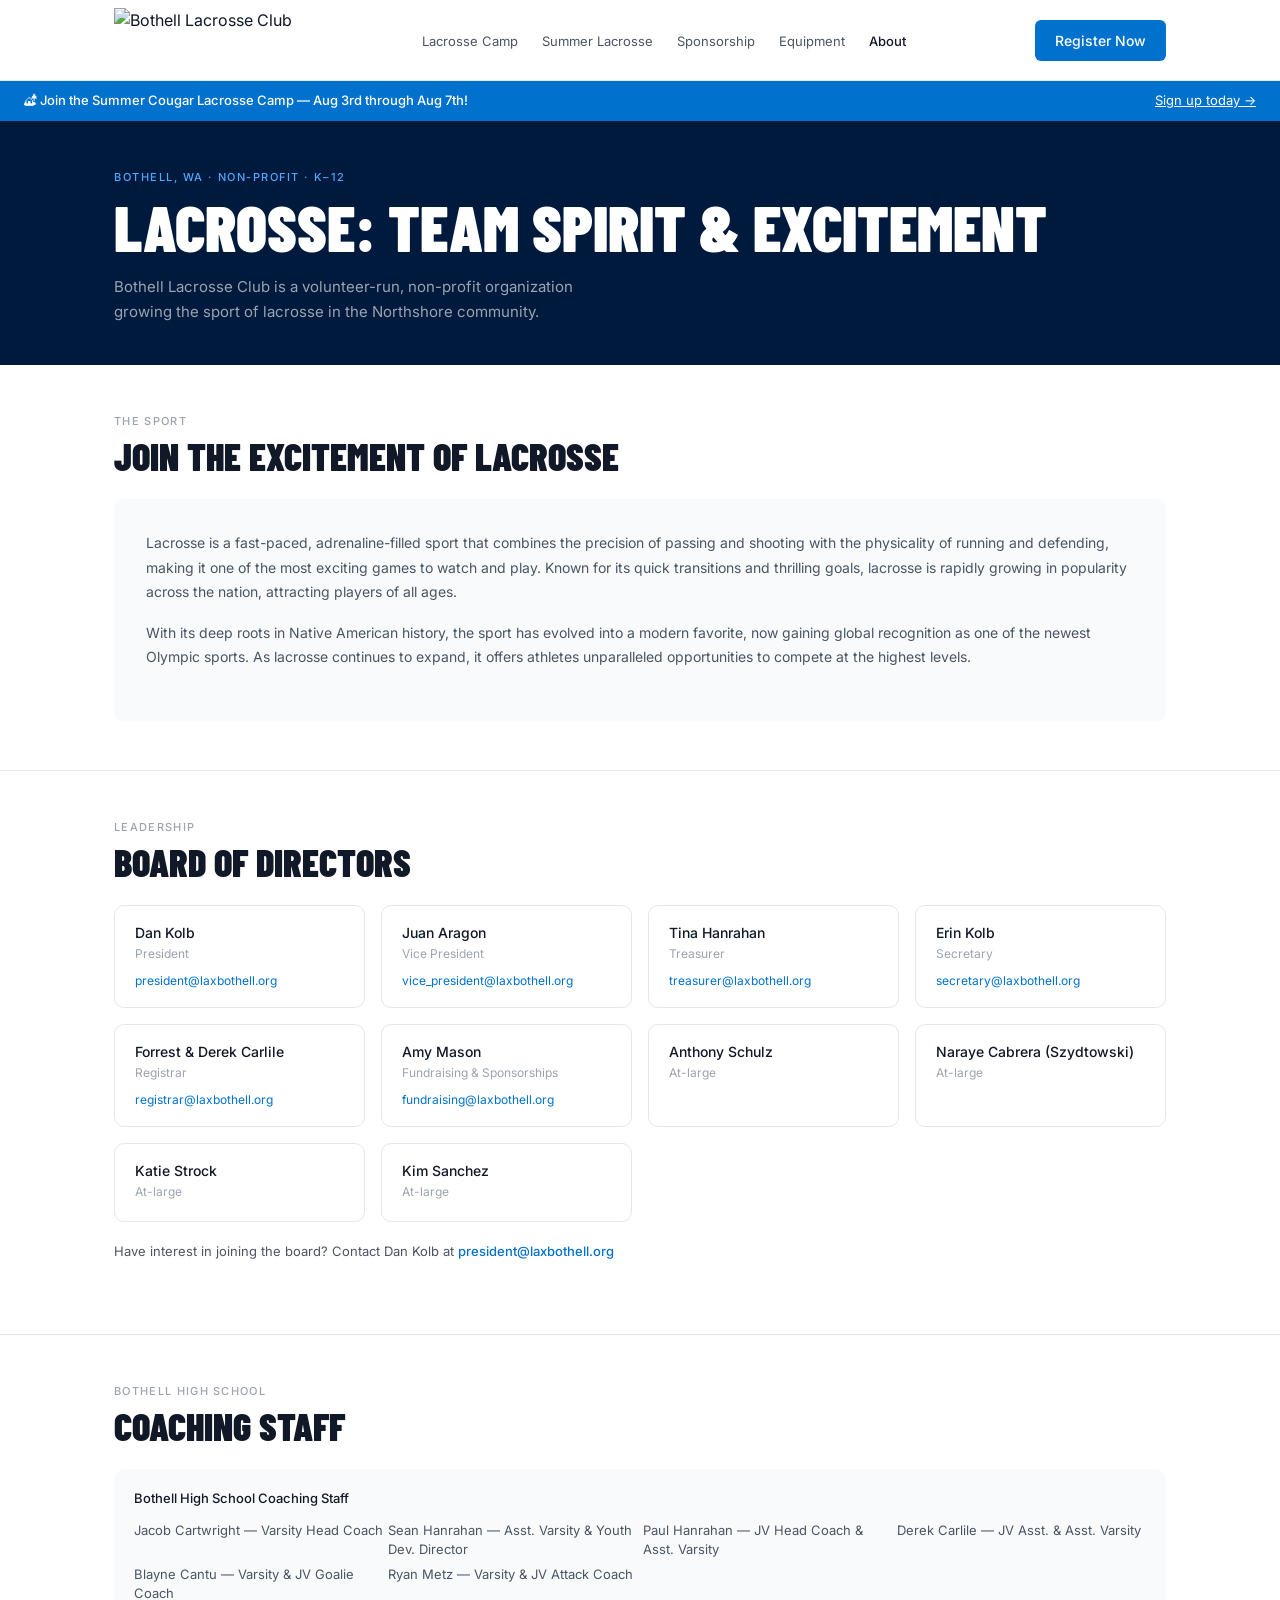
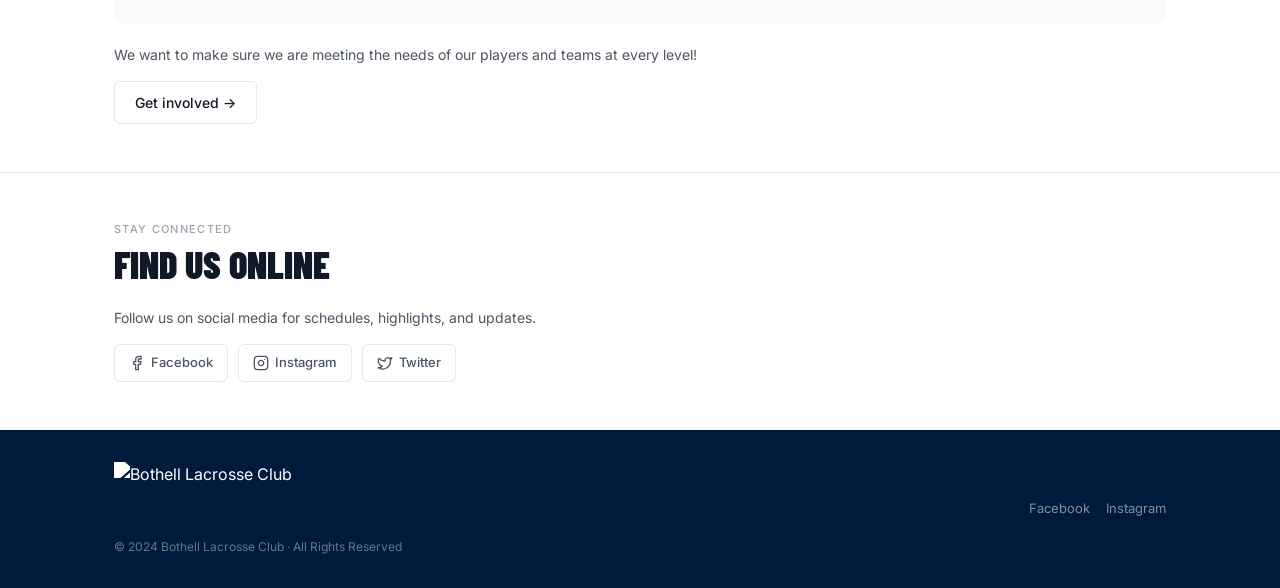
==== commit ffea1605: "Add files via upload" ====
--- a/index.html
+++ b/index.html
@@ -1,181 +1,108 @@
 <!DOCTYPE html>
 <html lang="en">
 <head>
-  <meta charset="UTF-8" />
-  <meta name="viewport" content="width=device-width, initial-scale=1.0" />
-  <title>Bothell Lacrosse Club</title>
-  <meta name="description" content="Lacrosse as a team sport for kids K-12 in Bothell. Focus on team building and fun." />
-  <meta name="author" content="Bothell Lacrosse Club" />
+  <meta charset="UTF-8" /><meta name="viewport" content="width=device-width, initial-scale=1.0" />
+  <title>About · Bothell Lacrosse Club</title>
+  <meta name="description" content="Learn about Bothell Lacrosse Club — our board of directors, coaching staff, and the sport we love." />
   <meta name="theme-color" content="#0072CE" />
-  <meta property="og:title" content="Bothell Lacrosse Club" />
-  <meta property="og:description" content="Lacrosse as a team sport for kids K-12 in Bothell. Focus on team building and fun." />
-  <meta property="og:image" content="https://img1.wsimg.com/isteam/ip/c4f7545c-445e-47b5-90a8-afdb271034cb/BOTHELL%20LOGOS_New%20(1).png" />
-  <meta property="og:url" content="https://laxbothell.org/" />
-  <meta property="og:type" content="website" />
-  <meta name="twitter:card" content="summary" />
-  <meta name="twitter:image" content="https://img1.wsimg.com/isteam/ip/c4f7545c-445e-47b5-90a8-afdb271034cb/BOTHELL%20LOGOS_New%20(1).png" />
   <link rel="icon" href="https://img1.wsimg.com/isteam/ip/c4f7545c-445e-47b5-90a8-afdb271034cb/BOTHELL%20LOGOS_New%20(1).png" type="image/png" />
-  <link rel="preconnect" href="https://fonts.googleapis.com" />
-  <link rel="preconnect" href="https://fonts.gstatic.com" crossorigin />
+  <link rel="preconnect" href="https://fonts.googleapis.com" /><link rel="preconnect" href="https://fonts.gstatic.com" crossorigin />
   <link href="https://fonts.googleapis.com/css2?family=Barlow+Condensed:wght@700;900&family=Inter:wght@400;500&display=swap" rel="stylesheet" />
-  <link rel="stylesheet" href="style.css" />
+  <link rel="stylesheet" href="../style.css" />
 </head>
 <body>
+  <nav class="nav"><div class="container nav-inner">
+    <a href="../index.html"><img class="logo-img" src="https://img1.wsimg.com/isteam/ip/c4f7545c-445e-47b5-90a8-afdb271034cb/BOTHELL%20LOGOS_New%20(1).png/:/" alt="Bothell Lacrosse Club" /></a>
+    <ul class="nav-links">
+      <li><a href="../lacrosse-camp/index.html">Lacrosse Camp</a></li>
+      <li><a href="../summer-lacrosse/index.html">Summer Lacrosse</a></li>
+      <li><a href="../sponsorship/index.html">Sponsorship</a></li>
+      <li><a href="../equipment-requirements/index.html">Equipment</a></li>
+      <li><a href="../about/index.html" class="active">About</a></li>
+    </ul>
+    <a href="https://app.teamlinkt.com/register/find/laxbothell?cid=63854" class="btn btn-blue">Register Now</a>
+  </div></nav>
+  <div class="banner"><p>🏕 Join the Summer Cougar Lacrosse Camp — Aug 3rd through Aug 7th!</p><a href="https://app.teamlinkt.com/register/find/laxbothell?cid=63854">Sign up today →</a></div>
 
-  <nav class="nav" aria-label="Main navigation">
-    <div class="container nav-inner">
-      <a href="index.html" aria-label="Bothell Lacrosse Club home">
-        <img class="logo-img" src="https://img1.wsimg.com/isteam/ip/c4f7545c-445e-47b5-90a8-afdb271034cb/BOTHELL%20LOGOS_New%20(1).png/:/" alt="Bothell Lacrosse Club" />
-      </a>
-      <ul class="nav-links">
-        <li><a href="lacrosse-camp/index.html">Lacrosse Camp</a></li>
-        <li><a href="summer-lacrosse/index.html">Summer Lacrosse</a></li>
-        <li><a href="sponsorship/index.html">Sponsorship</a></li>
-        <li><a href="equipment-requirements/index.html">Equipment</a></li>
-        <li><a href="about/index.html">About</a></li>
-      </ul>
-      <a href="https://app.teamlinkt.com/register/find/laxbothell?cid=63854" class="btn btn-blue">Register Now</a>
+  <section class="page-hero"><div class="container">
+    <div class="page-hero-eyebrow">Bothell, WA · Non-profit · K–12</div>
+    <h1>Lacrosse: Team Spirit &amp; Excitement</h1>
+    <p>Bothell Lacrosse Club is a volunteer-run, non-profit organization growing the sport of lacrosse in the Northshore community.</p>
+  </div></section>
+
+  <section class="section"><div class="container">
+    <div class="label">The sport</div>
+    <h2 class="h2">Join the Excitement of Lacrosse</h2>
+    <div class="info-box">
+      <p>Lacrosse is a fast-paced, adrenaline-filled sport that combines the precision of passing and shooting with the physicality of running and defending, making it one of the most exciting games to watch and play. Known for its quick transitions and thrilling goals, lacrosse is rapidly growing in popularity across the nation, attracting players of all ages.</p>
+      <p>With its deep roots in Native American history, the sport has evolved into a modern favorite, now gaining global recognition as one of the newest Olympic sports. As lacrosse continues to expand, it offers athletes unparalleled opportunities to compete at the highest levels.</p>
     </div>
-  </nav>
-
-  <div class="banner">
-    <p>🏕 Join the Summer Cougar Lacrosse Camp — Aug 3rd through Aug 7th!</p>
-    <a href="https://app.teamlinkt.com/register/find/laxbothell?cid=63854">Sign up today →</a>
-  </div>
-
-  <section class="hero" aria-labelledby="hero-heading">
-    <div class="container">
-      <div class="hero-eyebrow">Bothell, WA · Youth Lacrosse · K–12</div>
-      <h1 id="hero-heading">Best lacrosse<br>on the <em>East side.</em></h1>
-      <p class="hero-desc">Bothell Lacrosse Club is a non-profit program focused on team building, fun, and growing the game of lacrosse in Bothell — from kindergarten all the way through high school.</p>
-      <div class="hero-actions">
-        <a href="https://app.teamlinkt.com/register/find/laxbothell?cid=63854" class="btn btn-blue">Register for Camp</a>
-        <a href="about/index.html" class="btn btn-outline-white">About the club</a>
-      </div>
-      <div class="hero-stats">
-        <div><div class="stat-num">K–12</div><div class="stat-lbl">All ages welcome</div></div>
-        <div><div class="stat-num">Non-profit</div><div class="stat-lbl">Scholarships available</div></div>
-        <div><div class="stat-num">Aug 3–7</div><div class="stat-lbl">Summer camp dates</div></div>
-      </div>
-    </div>
-  </section>
-
-  <section class="section" aria-labelledby="camp-heading">
-    <div class="container">
-      <div class="label">Featured this summer</div>
-      <h2 class="h2" id="camp-heading">Summer Lacrosse Camp</h2>
-      <div class="two-col">
-        <div>
-          <img class="rounded-img" src="https://img1.wsimg.com/isteam/ip/c4f7545c-445e-47b5-90a8-afdb271034cb/20260413_004657371_iOS.png/:/rs=w:814,h:612,cg:true,m/cr=w:814,h:612" alt="Youth lacrosse campers at Canyon Park Middle School" width="814" height="612" loading="lazy" />
-        </div>
-        <div class="prose">
-          <div class="date-badge">📅 August 3–7, 2025 · Canyon Park Middle School</div>
-          <p><strong>Best Lacrosse Camp on the East side!</strong> Join us this summer for the Cougar Lacrosse Camp, where players of all skill levels will sharpen their game, build confidence, and have a blast with top-tier coaching in a fun, supportive environment.</p>
-          <p>Our camp focuses on developing fundamental skills, game awareness, and teamwork — all while fostering a love for the game. Whether you're picking up a stick for the first time or looking to elevate your play, this is the perfect opportunity to grow as an athlete and teammate.</p>
-          <a href="https://app.teamlinkt.com/register/find/laxbothell?cid=63854" class="btn btn-blue">Register Today</a>
-        </div>
-      </div>
-    </div>
-  </section>
+  </div></section>
 
   <hr class="divider" />
 
-  <section class="section" aria-labelledby="programs-heading">
-    <div class="container">
-      <div class="label">Programs &amp; resources</div>
-      <h2 class="h2" id="programs-heading">Everything you need</h2>
-      <div class="cards">
-        <div class="card">
-          <h3>Summer Lacrosse</h3>
-          <p>Competitive league play and tournaments for youth and high school teams across the Eastside all summer long.</p>
-          <a href="summer-lacrosse/index.html">See details →</a>
-        </div>
-        <div class="card">
-          <h3>Team Store</h3>
-          <p>Official Bothell Lax gear for all levels. Every purchase helps fund coaching, fields, and equipment.</p>
-          <a href="https://bothelllacrosseapparel.itemorder.com/shop/home/">Shop now →</a>
-        </div>
-        <div class="card">
-          <h3>Equipment Requirements</h3>
-          <p>New to lacrosse? Get the full list of gear your player needs before hitting the field.</p>
-          <a href="equipment-requirements/index.html">View requirements →</a>
-        </div>
-        <div class="card">
-          <h3>Sponsorship</h3>
-          <p>Support a non-profit that makes lacrosse accessible to every kid — regardless of economic circumstances.</p>
-          <a href="sponsorship/index.html">Learn more →</a>
-        </div>
-      </div>
+  <section class="section"><div class="container">
+    <div class="label">Leadership</div>
+    <h2 class="h2">Board of Directors</h2>
+    <div class="board-grid">
+      <div class="person"><div class="person-name">Dan Kolb</div><div class="person-role">President</div><a href="mailto:president@laxbothell.org">president@laxbothell.org</a></div>
+      <div class="person"><div class="person-name">Juan Aragon</div><div class="person-role">Vice President</div><a href="mailto:vice_President@laxbothell.org">vice_president@laxbothell.org</a></div>
+      <div class="person"><div class="person-name">Tina Hanrahan</div><div class="person-role">Treasurer</div><a href="mailto:treasurer@laxbothell.org">treasurer@laxbothell.org</a></div>
+      <div class="person"><div class="person-name">Erin Kolb</div><div class="person-role">Secretary</div><a href="mailto:Secretary@laxbothell.org">secretary@laxbothell.org</a></div>
+      <div class="person"><div class="person-name">Forrest &amp; Derek Carlile</div><div class="person-role">Registrar</div><a href="mailto:Registrar@laxbothell.org">registrar@laxbothell.org</a></div>
+      <div class="person"><div class="person-name">Amy Mason</div><div class="person-role">Fundraising &amp; Sponsorships</div><a href="mailto:Fundraising@laxbothell.org">fundraising@laxbothell.org</a></div>
+      <div class="person"><div class="person-name">Anthony Schulz</div><div class="person-role">At-large</div></div>
+      <div class="person"><div class="person-name">Naraye Cabrera (Szydtowski)</div><div class="person-role">At-large</div></div>
+      <div class="person"><div class="person-name">Katie Strock</div><div class="person-role">At-large</div></div>
+      <div class="person"><div class="person-name">Kim Sanchez</div><div class="person-role">At-large</div></div>
     </div>
-  </section>
+    <p style="font-size:13px;color:var(--gray-600);margin-bottom:1.5rem;">Have interest in joining the board? Contact Dan Kolb at <a href="mailto:president@laxbothell.org" style="color:var(--blue);font-weight:500;">president@laxbothell.org</a></p>
+  </div></section>
 
   <hr class="divider" />
 
-  <section class="section" aria-labelledby="sponsor-heading">
-    <div class="container">
-      <div class="label">Support Bothell Lax</div>
-      <h2 class="h2" id="sponsor-heading">Sponsorship Opportunities</h2>
-      <div class="info-box">
-        <p>The Bothell Lacrosse Club offers opportunities to companies and individuals who can generously provide donations to support the Bothell lacrosse program. Sponsorship provides your organization with valuable exposure and brand recognition across the Bothell Lacrosse community.</p>
-        <p>As a non-profit organization, we strive to ensure that participation in lacrosse is available to all players from kindergarten through high school regardless of economic circumstances.</p>
-        <a href="sponsorship/index.html" class="btn btn-outline">Get sponsorship info →</a>
+  <section class="section"><div class="container">
+    <div class="label">Bothell High School</div>
+    <h2 class="h2">Coaching Staff</h2>
+    <div class="coaching-box">
+      <div class="coaching-box-title">Bothell High School Coaching Staff</div>
+      <div class="coaching-list">
+        <span>Jacob Cartwright — Varsity Head Coach</span>
+        <span>Sean Hanrahan — Asst. Varsity &amp; Youth Dev. Director</span>
+        <span>Paul Hanrahan — JV Head Coach &amp; Asst. Varsity</span>
+        <span>Derek Carlile — JV Asst. &amp; Asst. Varsity</span>
+        <span>Blayne Cantu — Varsity &amp; JV Goalie Coach</span>
+        <span>Ryan Metz — Varsity &amp; JV Attack Coach</span>
       </div>
     </div>
-  </section>
+    <p style="font-size:14px;color:var(--gray-600);margin-bottom:1rem;">We want to make sure we are meeting the needs of our players and teams at every level!</p>
+    <a href="mailto:volunteer@laxbothell.org?subject=Lacrosse%20Volunteer" class="btn btn-outline">Get involved →</a>
+  </div></section>
 
   <hr class="divider" />
 
-  <section class="section" aria-labelledby="partners-heading">
-    <div class="container">
-      <div class="label">Northshore area sports</div>
-      <h2 class="h2" id="partners-heading">Other programs</h2>
-      <div class="partner-row">
-        <div class="partner">
-          <h3>Bothell Cougar Junior Football &amp; Cheer</h3>
-          <p>One of the premier youth football and cheer organizations in the Pacific Northwest, serving boys and girls in grades K–8. Flag and tackle football plus cheer, with a focus on character, leadership, and sportsmanship.</p>
-          <a href="https://www.bcjfa.org/fb-home">Visit BCJFA →</a>
-        </div>
-        <div class="partner">
-          <h3>Northshore Girls Lacrosse</h3>
-          <p>Looking for girls lacrosse? Northshore Lacrosse Club has teams from kindergarten all the way through high school. Check out the Storm at nsglax.org.</p>
-          <a href="https://nsglax.org/">Visit NSGLax →</a>
-        </div>
-      </div>
+  <section class="section"><div class="container">
+    <div class="label">Stay connected</div>
+    <h2 class="h2">Find Us Online</h2>
+    <p style="font-size:14px;color:var(--gray-600);">Follow us on social media for schedules, highlights, and updates.</p>
+    <div class="social">
+      <a href="https://www.facebook.com/laxbothell" target="_blank" rel="noopener noreferrer">
+        <svg xmlns="http://www.w3.org/2000/svg" width="16" height="16" viewBox="0 0 24 24" fill="none" stroke="currentColor" stroke-width="2" stroke-linecap="round" stroke-linejoin="round"><path d="M18 2h-3a5 5 0 0 0-5 5v3H7v4h3v8h4v-8h3l1-4h-4V7a1 1 0 0 1 1-1h3z"></path></svg>
+        Facebook
+      </a>
+      <a href="https://www.instagram.com/bothell_lax" target="_blank" rel="noopener noreferrer">
+        <svg xmlns="http://www.w3.org/2000/svg" width="16" height="16" viewBox="0 0 24 24" fill="none" stroke="currentColor" stroke-width="2" stroke-linecap="round" stroke-linejoin="round"><rect x="2" y="2" width="20" height="20" rx="5" ry="5"></rect><path d="M16 11.37A4 4 0 1 1 12.63 8 4 4 0 0 1 16 11.37z"></path><line x1="17.5" y1="6.5" x2="17.51" y2="6.5"></line></svg>
+        Instagram
+      </a>
+      <a href="https://twitter.com/laxbothell" target="_blank" rel="noopener noreferrer">
+        <svg xmlns="http://www.w3.org/2000/svg" width="16" height="16" viewBox="0 0 24 24" fill="none" stroke="currentColor" stroke-width="2" stroke-linecap="round" stroke-linejoin="round"><path d="M22 4s-.7 2.1-2 3.4c1.6 10-9.4 17.3-18 11.6 2.2.1 4.4-.6 6-2C3 15.5.5 9.6 3 5c2.2 2.6 5.6 4.1 9 4-.9-4.2 4-6.6 7-3.8 1.1 0 3-1.2 3-1.2z"></path></svg>
+        Twitter
+      </a>
     </div>
-  </section>
+  </div></section>
 
-  <hr class="divider" />
-
-  <section class="section" aria-labelledby="social-heading">
-    <div class="container">
-      <div class="label">Stay connected</div>
-      <h2 class="h2" id="social-heading">Join the community</h2>
-      <p style="font-size:14px;color:var(--gray-600)">Follow us for schedules, highlights, and updates.</p>
-      <div class="social">
-        <a href="https://www.facebook.com/laxbothell" target="_blank" rel="noopener noreferrer">
-          <svg xmlns="http://www.w3.org/2000/svg" width="16" height="16" viewBox="0 0 24 24" fill="none" stroke="currentColor" stroke-width="2" stroke-linecap="round" stroke-linejoin="round" aria-hidden="true"><path d="M18 2h-3a5 5 0 0 0-5 5v3H7v4h3v8h4v-8h3l1-4h-4V7a1 1 0 0 1 1-1h3z"></path></svg>
-          Facebook
-        </a>
-        <a href="https://www.instagram.com/bothell_lax" target="_blank" rel="noopener noreferrer">
-          <svg xmlns="http://www.w3.org/2000/svg" width="16" height="16" viewBox="0 0 24 24" fill="none" stroke="currentColor" stroke-width="2" stroke-linecap="round" stroke-linejoin="round" aria-hidden="true"><rect x="2" y="2" width="20" height="20" rx="5" ry="5"></rect><path d="M16 11.37A4 4 0 1 1 12.63 8 4 4 0 0 1 16 11.37z"></path><line x1="17.5" y1="6.5" x2="17.51" y2="6.5"></line></svg>
-          Instagram
-        </a>
-      </div>
-    </div>
-  </section>
-
-  <footer>
-    <div class="container footer-inner">
-      <div>
-        <img src="https://img1.wsimg.com/isteam/ip/c4f7545c-445e-47b5-90a8-afdb271034cb/BOTHELL%20LOGOS_New%20(1).png/:/" alt="Bothell Lacrosse Club" style="height:72px;width:auto;filter:brightness(0) invert(1);" />
-        <div class="footer-copy">© 2024 Bothell Lacrosse Club · All Rights Reserved</div>
-      </div>
-      <nav class="footer-links" aria-label="Footer navigation">
-        <a href="https://www.facebook.com/laxbothell" target="_blank" rel="noopener noreferrer">Facebook</a>
-        <a href="https://www.instagram.com/bothell_lax" target="_blank" rel="noopener noreferrer">Instagram</a>
-      </nav>
-    </div>
-  </footer>
-
-</body>
-</html>
+  <footer><div class="container footer-inner">
+    <div><img src="https://img1.wsimg.com/isteam/ip/c4f7545c-445e-47b5-90a8-afdb271034cb/BOTHELL%20LOGOS_New%20(1).png/:/" alt="Bothell Lacrosse Club" style="height:72px;width:auto;filter:brightness(0) invert(1);" /><div class="footer-copy">© 2024 Bothell Lacrosse Club · All Rights Reserved</div></div>
+    <nav class="footer-links"><a href="https://www.facebook.com/laxbothell" target="_blank" rel="noopener noreferrer">Facebook</a><a href="https://www.instagram.com/bothell_lax" target="_blank" rel="noopener noreferrer">Instagram</a></nav>
+  </div></footer>
+</body></html>
